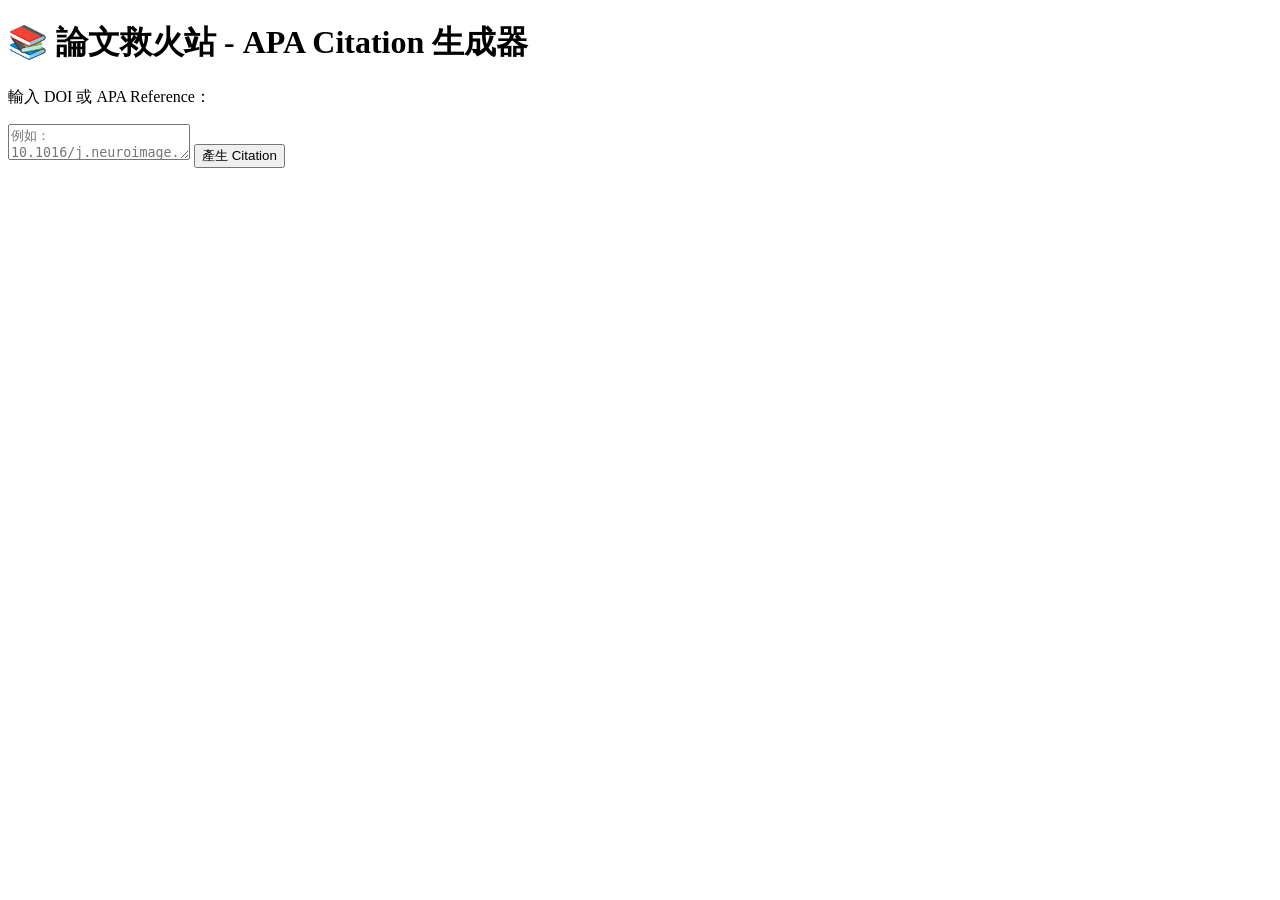
==== templates/index.html @ 9e123cc9 "apa checker first commit" ====
<!DOCTYPE html>
<html lang="zh-Hant">
<head>
    <meta charset="UTF-8">
    <title>論文救火站 - APA Citation Generator</title>
    <link rel="stylesheet" href="{{ url_for('static', filename='style.css') }}">
</head>
<body>
    <div class="container">
        <h1>📚 論文救火站 - APA Citation 生成器</h1>
        <p>輸入 DOI 或 APA Reference：</p>
        <textarea id="inputText" placeholder="例如：10.1016/j.neuroimage.2010.03.001 或 Pontifex, M. B., Hillman, C. H., ..."></textarea>
        <button onclick="generateCitation()">產生 Citation</button>

        <div id="result"></div>
    </div>

    <script>
        async function generateCitation() {
            const input = document.getElementById('inputText').value;
            const resultDiv = document.getElementById('result');
            resultDiv.innerHTML = '⏳ 正在處理中...';

            const res = await fetch('/api/generate_citation', {
                method: 'POST',
                headers: { 'Content-Type': 'application/json' },
                body: JSON.stringify({ input })
            });
            const data = await res.json();

            if (data.status === 'success') {
                resultDiv.innerHTML = `
                    <h2>✅ 結果 (${data.mode.toUpperCase()})</h2>
                    <p><strong>Reference:</strong><br>${data.reference}</p>
                    <p><strong>Parenthetical:</strong> ${data.citations.parenthetical}</p>
                    <p><strong>Narrative:</strong> ${data.citations.narrative}</p>
                `;
            } else {
                resultDiv.innerHTML = `<p class="error">❌ ${data.message}</p>`;
            }
        }
    </script>
</body>
</html>
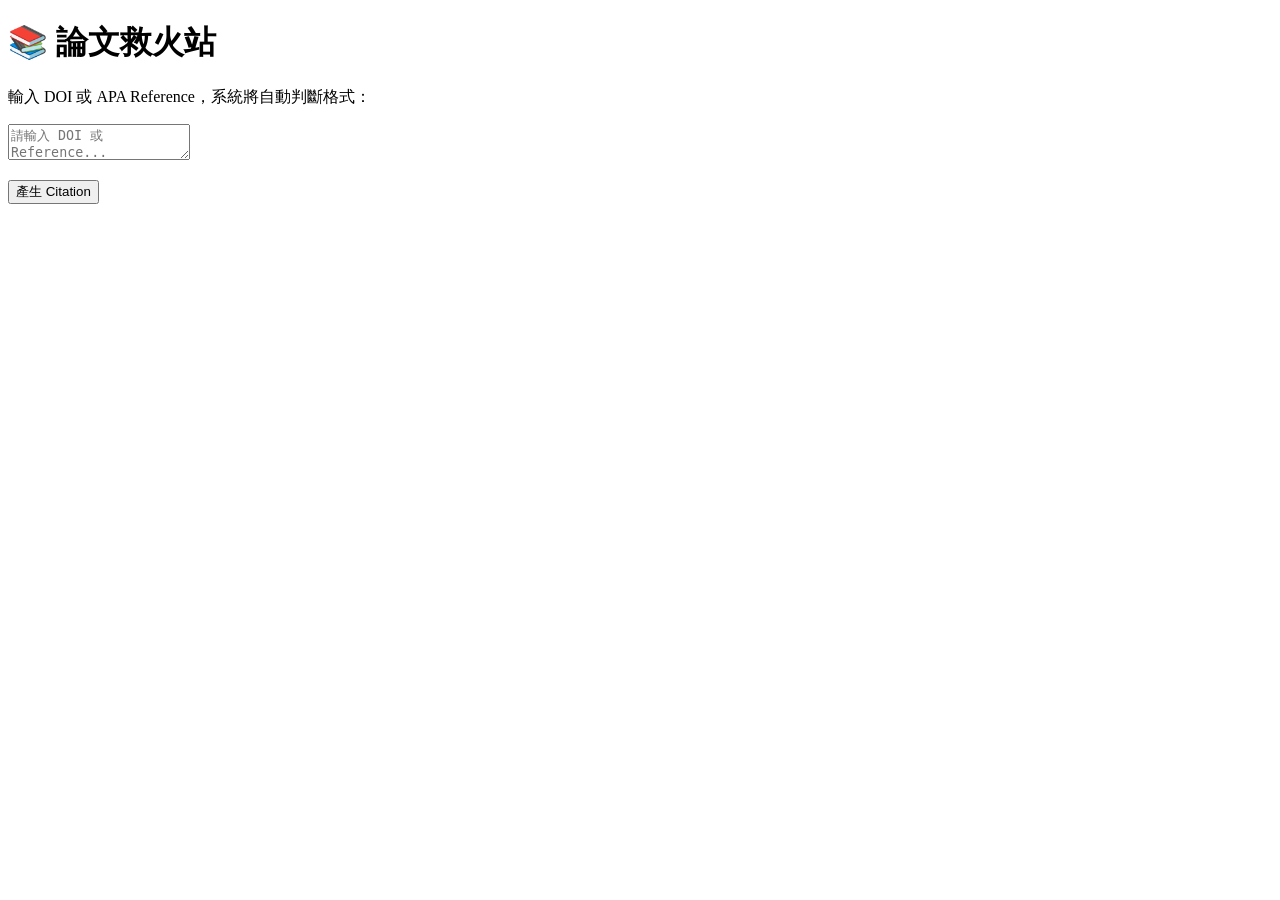
==== commit 579f042b: "#1 支援 DOI 自動補全、前端提示、錯誤處理等" ====
--- a/templates/index.html
+++ b/templates/index.html
@@ -1,44 +1,79 @@
 <!DOCTYPE html>
 <html lang="zh-Hant">
 <head>
-    <meta charset="UTF-8">
-    <title>論文救火站 - APA Citation Generator</title>
-    <link rel="stylesheet" href="{{ url_for('static', filename='style.css') }}">
+  <meta charset="UTF-8">
+  <title>論文救火站 - APA Citation Generator</title>
+  <link rel="stylesheet" href="{{ url_for('static', filename='style.css') }}">
 </head>
 <body>
-    <div class="container">
-        <h1>📚 論文救火站 - APA Citation 生成器</h1>
-        <p>輸入 DOI 或 APA Reference：</p>
-        <textarea id="inputText" placeholder="例如：10.1016/j.neuroimage.2010.03.001 或 Pontifex, M. B., Hillman, C. H., ..."></textarea>
-        <button onclick="generateCitation()">產生 Citation</button>
+  <div class="container">
+    <h1>📚 論文救火站</h1>
+    <p>輸入 DOI 或 APA Reference，系統將自動判斷格式：</p>
 
-        <div id="result"></div>
-    </div>
+    <!-- <input type="text" id="inputBox" placeholder="請輸入 DOI 或 Reference..."> -->
+    <textarea id="inputBox" placeholder="請輸入 DOI 或 Reference..."></textarea>
+    <ul id="suggestions"></ul>
 
-    <script>
-        async function generateCitation() {
-            const input = document.getElementById('inputText').value;
-            const resultDiv = document.getElementById('result');
-            resultDiv.innerHTML = '⏳ 正在處理中...';
+    <button id="generateBtn" onclick="generateCitation()">產生 Citation</button>
+    <div id="loading" style="display:none;">⏳ 正在處理中...</div>
+    <div id="result"></div>
+  </div>
 
-            const res = await fetch('/api/generate_citation', {
-                method: 'POST',
-                headers: { 'Content-Type': 'application/json' },
-                body: JSON.stringify({ input })
-            });
-            const data = await res.json();
+  <script>
+    const inputBox = document.getElementById('inputBox');
+    const suggestions = document.getElementById('suggestions');
+    const loading = document.getElementById('loading');
 
-            if (data.status === 'success') {
-                resultDiv.innerHTML = `
-                    <h2>✅ 結果 (${data.mode.toUpperCase()})</h2>
-                    <p><strong>Reference:</strong><br>${data.reference}</p>
-                    <p><strong>Parenthetical:</strong> ${data.citations.parenthetical}</p>
-                    <p><strong>Narrative:</strong> ${data.citations.narrative}</p>
-                `;
-            } else {
-                resultDiv.innerHTML = `<p class="error">❌ ${data.message}</p>`;
-            }
+    // 🔍 偵測 DOI 開頭自動補全
+    inputBox.addEventListener('input', async (e) => {
+      const value = e.target.value.trim();
+      suggestions.innerHTML = '';
+      if (value.startsWith('10.')) {
+        const res = await fetch(`/api/suggest_doi?prefix=${encodeURIComponent(value)}`);
+        const data = await res.json();
+        if (data.length > 0) {
+          data.forEach(item => {
+            const li = document.createElement('li');
+            li.innerHTML = `<strong>${item.doi}</strong> (${item.year}) - ${item.title}`;
+            li.onclick = () => {
+              inputBox.value = item.doi;
+              suggestions.innerHTML = '';
+            };
+            suggestions.appendChild(li);
+          });
         }
-    </script>
+      }
+    });
+
+    // 🚀 產生 Citation
+    async function generateCitation() {
+      const input = inputBox.value.trim();
+      if (!input) return alert("請輸入 DOI 或 Reference！");
+
+      loading.style.display = 'block';
+      document.getElementById('result').innerHTML = '';
+
+      const res = await fetch('/api/generate_citation', {
+        method: 'POST',
+        headers: { 'Content-Type': 'application/json' },
+        body: JSON.stringify({ input })
+      });
+
+      const data = await res.json();
+      loading.style.display = 'none';
+
+      if (data.status === 'success') {
+        document.getElementById('result').innerHTML = `
+          <h2>✅ 結果 (${data.mode.toUpperCase()})</h2>
+          <p><strong>Reference:</strong><br>${data.reference}</p>
+          <p><strong>Parenthetical:</strong> ${data.citations.parenthetical}</p>
+          <p><strong>Narrative:</strong> ${data.citations.narrative}</p>
+          <p><small><i>${data.meta.journal} | ${data.meta.publisher}</i></small></p>
+        `;
+      } else {
+        document.getElementById('result').innerHTML = `<p class="error">${data.message}</p>`;
+      }
+    }
+  </script>
 </body>
 </html>
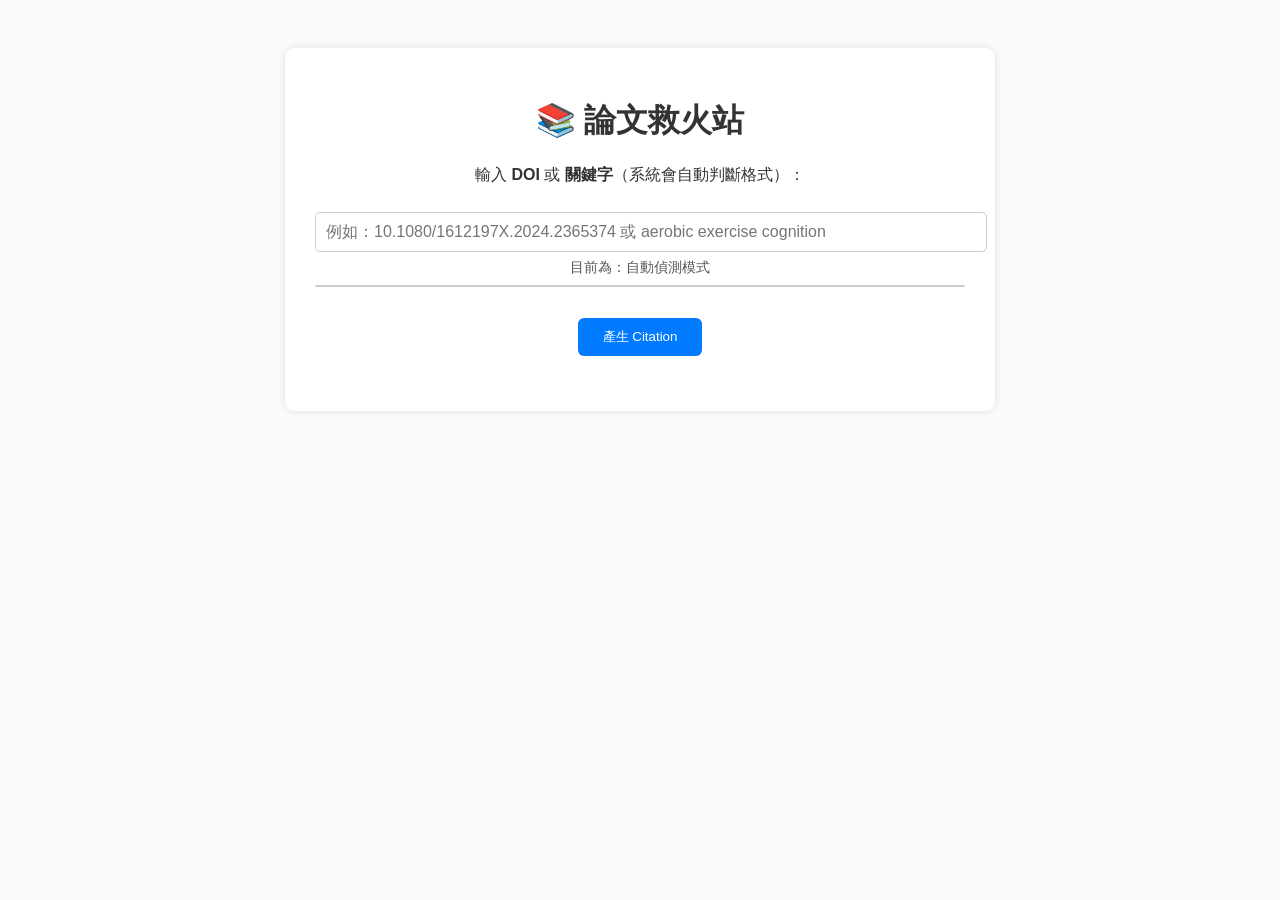
==== commit 510ee7f1: "#3 一鍵複製 Citation" ====
--- a/templates/index.html
+++ b/templates/index.html
@@ -4,14 +4,78 @@
   <meta charset="UTF-8">
   <title>論文救火站 - APA Citation Generator</title>
   <link rel="stylesheet" href="{{ url_for('static', filename='style.css') }}">
+  <style>
+    body {
+      font-family: "Noto Sans TC", sans-serif;
+      background-color: #fafafa;
+      color: #333;
+      text-align: center;
+      padding: 40px;
+    }
+    .container {
+      max-width: 650px;
+      margin: auto;
+      background: white;
+      padding: 30px;
+      border-radius: 10px;
+      box-shadow: 0 0 8px rgba(0,0,0,0.1);
+    }
+    textarea, input[type="text"] {
+      width: 100%;
+      margin-top: 10px;
+      padding: 10px;
+      font-size: 1em;
+      border: 1px solid #ccc;
+      border-radius: 5px;
+    }
+    button {
+      margin-top: 15px;
+      padding: 10px 25px;
+      background-color: #007BFF;
+      color: white;
+      border: none;
+      border-radius: 6px;
+      cursor: pointer;
+    }
+    button:hover { background-color: #0056b3; }
+    #result { text-align: left; margin-top: 25px; }
+    #suggestions {
+      text-align: left;
+      list-style: none;
+      margin-top: 8px;
+      padding: 0;
+      border: 1px solid #ccc;
+      border-radius: 5px;
+      max-height: 180px;
+      overflow-y: auto;
+    }
+    #suggestions li {
+      padding: 6px 10px;
+      cursor: pointer;
+    }
+    #suggestions li:hover {
+      background-color: #f1f1f1;
+    }
+    .loading {
+      color: #666;
+      font-style: italic;
+      padding: 6px 10px;
+    }
+    .mode-indicator {
+      font-size: 0.9em;
+      color: #555;
+      margin-top: 6px;
+    }
+  </style>
 </head>
+
 <body>
   <div class="container">
     <h1>📚 論文救火站</h1>
-    <p>輸入 DOI 或 APA Reference，系統將自動判斷格式：</p>
-
-    <!-- <input type="text" id="inputBox" placeholder="請輸入 DOI 或 Reference..."> -->
-    <textarea id="inputBox" placeholder="請輸入 DOI 或 Reference..."></textarea>
+    <p>輸入 <strong>DOI</strong> 或 <strong>關鍵字</strong>（系統會自動判斷格式）：</p>
+
+    <input type="text" id="inputBox" placeholder="例如：10.1080/1612197X.2024.2365374 或 aerobic exercise cognition">
+    <div class="mode-indicator" id="modeText">目前為：自動偵測模式</div>
     <ul id="suggestions"></ul>
 
     <button id="generateBtn" onclick="generateCitation()">產生 Citation</button>
@@ -23,57 +87,134 @@
     const inputBox = document.getElementById('inputBox');
     const suggestions = document.getElementById('suggestions');
     const loading = document.getElementById('loading');
-
-    // 🔍 偵測 DOI 開頭自動補全
-    inputBox.addEventListener('input', async (e) => {
-      const value = e.target.value.trim();
-      suggestions.innerHTML = '';
-      if (value.startsWith('10.')) {
-        const res = await fetch(`/api/suggest_doi?prefix=${encodeURIComponent(value)}`);
-        const data = await res.json();
-        if (data.length > 0) {
-          data.forEach(item => {
-            const li = document.createElement('li');
-            li.innerHTML = `<strong>${item.doi}</strong> (${item.year}) - ${item.title}`;
-            li.onclick = () => {
-              inputBox.value = item.doi;
-              suggestions.innerHTML = '';
-            };
-            suggestions.appendChild(li);
-          });
+    const modeText = document.getElementById('modeText');
+    let typingTimer;
+    const typingDelay = 400; // ms
+
+    // 偵測輸入文字
+    inputBox.addEventListener('input', (e) => {
+      clearTimeout(typingTimer);
+      typingTimer = setTimeout(() => handleInput(e.target.value.trim()), typingDelay);
+    });
+
+    async function handleInput(e) {
+        const value = e.target.value.trim();
+        const suggestions = document.getElementById('suggestions');
+        const modeText = document.getElementById('modeText');
+
+        if (!value) {
+            suggestions.innerHTML = '';
+            return;
         }
-      }
-    });
+
+        // ✅ 顯示 Loading 提示
+        suggestions.innerHTML = '<li style="color:gray;">🔍 正在搜尋 CrossRef，請稍候...</li>';
+
+        try {
+            const response = await fetch(`/api/suggest_doi?prefix=${encodeURIComponent(value)}`);
+            if (!response.ok) throw new Error("CrossRef 回應錯誤");
+
+            const data = await response.json();
+            if (data.length === 0) {
+            suggestions.innerHTML = '<li style="color:gray;">⚠️ 沒找到相關結果，請再試試其他關鍵字。</li>';
+            return;
+            }
+
+            // ✅ 建立結果清單
+            suggestions.innerHTML = data.map(d =>
+            `<li onclick="fillDOI('${d.doi}')">
+                <b>${d.title}</b><br>
+                <small>${d.authors || ''} (${d.year || ''})<br>DOI: ${d.doi}</small>
+            </li>`
+            ).join('');
+
+        } catch (error) {
+            suggestions.innerHTML = '<li style="color:#c00;">❌ CrossRef 無法連線，請稍後再試。</li>';
+            console.warn("CrossRef 連線失敗:", error);
+        }
+    }
 
     // 🚀 產生 Citation
     async function generateCitation() {
-      const input = inputBox.value.trim();
-      if (!input) return alert("請輸入 DOI 或 Reference！");
-
-      loading.style.display = 'block';
-      document.getElementById('result').innerHTML = '';
-
-      const res = await fetch('/api/generate_citation', {
-        method: 'POST',
-        headers: { 'Content-Type': 'application/json' },
-        body: JSON.stringify({ input })
-      });
-
-      const data = await res.json();
-      loading.style.display = 'none';
-
-      if (data.status === 'success') {
-        document.getElementById('result').innerHTML = `
-          <h2>✅ 結果 (${data.mode.toUpperCase()})</h2>
-          <p><strong>Reference:</strong><br>${data.reference}</p>
-          <p><strong>Parenthetical:</strong> ${data.citations.parenthetical}</p>
-          <p><strong>Narrative:</strong> ${data.citations.narrative}</p>
-          <p><small><i>${data.meta.journal} | ${data.meta.publisher}</i></small></p>
-        `;
-      } else {
-        document.getElementById('result').innerHTML = `<p class="error">${data.message}</p>`;
-      }
-    }
+        let input = inputBox.value.trim();
+        if (!input) return alert("請輸入 DOI 或 Reference！");
+
+        // ✅ 自動清理 DOI 前綴
+        input = input.replace(/^https?:\/\/(dx\.)?doi\.org\//i, '');
+        input = input.replace(/^doi:\/\//i, '');
+
+        loading.style.display = 'block';
+        document.getElementById('result').innerHTML = '';
+
+        try {
+            const res = await fetch('/api/generate_citation', {
+            method: 'POST',
+            headers: { 'Content-Type': 'application/json' },
+            body: JSON.stringify({ input })
+            });
+            const data = await res.json();
+            loading.style.display = 'none';
+
+            if (data.status === 'success') {
+                suggestions.innerHTML = '';       // ✅ 清除舊提示
+                modeText.innerText = "已成功產生 Citation ✅";
+
+                document.getElementById('result').innerHTML = `
+                <h2>✅ 結果 (${data.mode.toUpperCase()})</h2>
+
+                <p>
+                    <strong>Reference:</strong><br>
+                    <span class="copyable" onclick="copyText(this)" title="點一下複製 Reference">
+                    ${data.reference}
+                    </span>
+                </p>
+
+                <p>
+                    <strong>Parenthetical:</strong>
+                    <span class="copyable" onclick="copyText(this)" title="點一下複製 Parenthetical Citation">
+                    ${data.citations.parenthetical}
+                    </span>
+                </p>
+
+                <p>
+                    <strong>Narrative:</strong>
+                    <span class="copyable" onclick="copyText(this)" title="點一下複製 Narrative Citation">
+                    ${data.citations.narrative}
+                    </span>
+                </p>
+
+                <p><small><i>${data.meta.journal || ''} | ${data.meta.publisher || ''}</i></small></p>
+                `;
+            } else {
+                document.getElementById('result').innerHTML = `<p class="error">${data.message}</p>`;
+            }
+        } catch {
+            loading.style.display = 'none';
+            document.getElementById('result').innerHTML = `<p class="error">⚠️ 系統錯誤，請稍後再試。</p>`;
+        } 
+    }
+
+    function copyText(el) {
+    const text = el.innerText;
+    navigator.clipboard.writeText(text).then(() => {
+        showCopyPopup("已複製！");
+    });
+    }
+
+    // ✅ 顯示 pop-out 提示
+    function showCopyPopup(msg) {
+    let popup = document.createElement("div");
+    popup.innerText = msg;
+    popup.className = "copy-popup";
+    document.body.appendChild(popup);
+
+    // 動畫進出場
+    setTimeout(() => popup.classList.add("show"), 10);
+    setTimeout(() => {
+        popup.classList.remove("show");
+        setTimeout(() => popup.remove(), 300);
+    }, 1500);
+    }    
   </script>
 </body>
 </html>
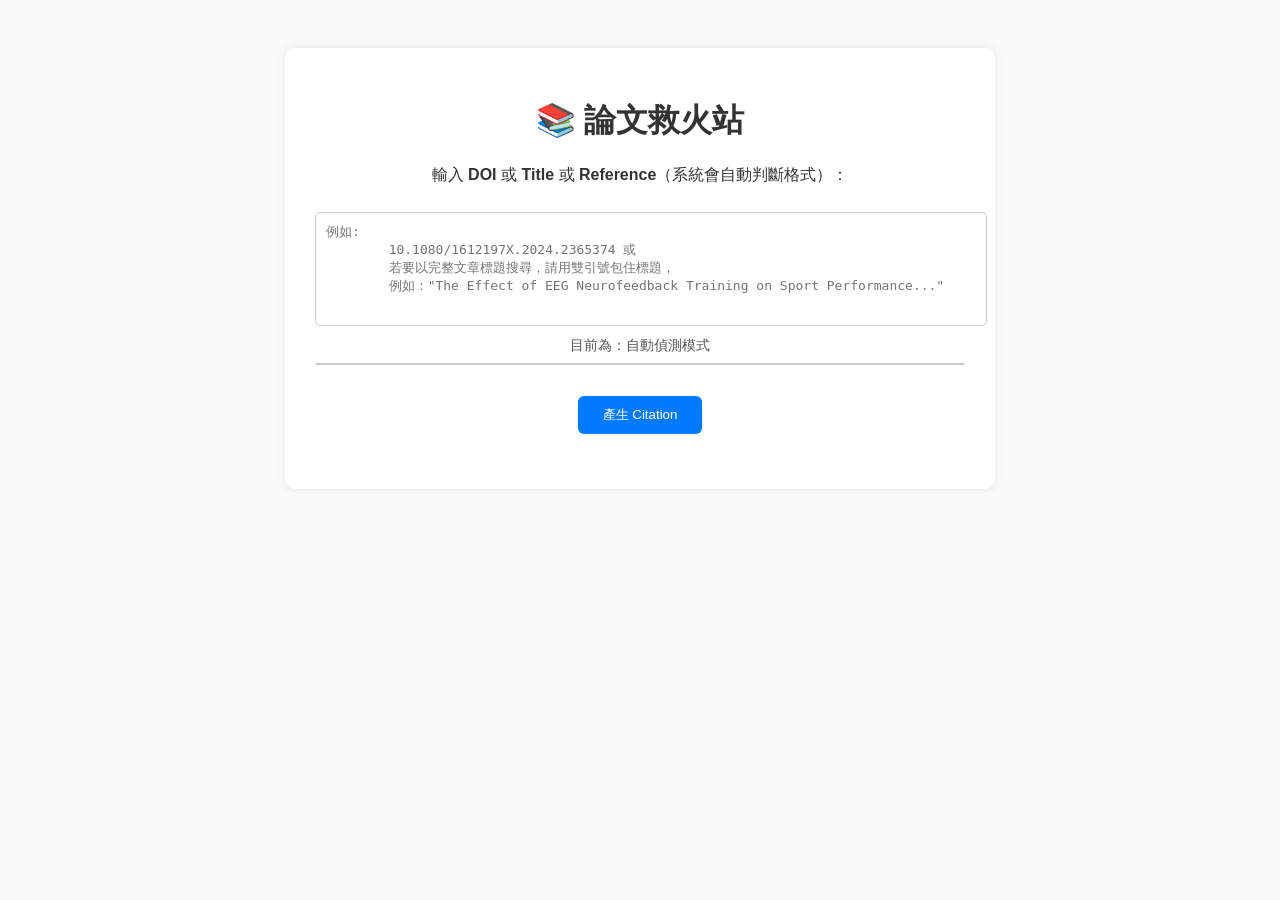
==== commit 774dbbf1: ""系統能根據輸入自動判斷使用者想做什麼，並選擇正確搜尋路徑"" ====
--- a/templates/index.html
+++ b/templates/index.html
@@ -27,6 +27,9 @@
       font-size: 1em;
       border: 1px solid #ccc;
       border-radius: 5px;
+      /* autosize helpers */
+      overflow: hidden;
+      resize: none;
     }
     button {
       margin-top: 15px;
@@ -72,10 +75,14 @@
 <body>
   <div class="container">
     <h1>📚 論文救火站</h1>
-    <p>輸入 <strong>DOI</strong> 或 <strong>關鍵字</strong>（系統會自動判斷格式）：</p>
-
-    <input type="text" id="inputBox" placeholder="例如：10.1080/1612197X.2024.2365374 或 aerobic exercise cognition">
-    <div class="mode-indicator" id="modeText">目前為：自動偵測模式</div>
+    <p>輸入 <strong>DOI</strong>  或  <strong>Title</strong>  或  <strong>Reference</strong>（系統會自動判斷格式）：</p>
+
+        <!-- 多行輸入欄（placeholder 含範例與 title 要用雙引號的提醒） -->
+        <textarea id="inputBox" rows="2" placeholder='例如:
+        10.1080/1612197X.2024.2365374 或 
+        若要以完整文章標題搜尋，請用雙引號包住標題，
+        例如："The Effect of EEG Neurofeedback Training on Sport Performance..."'></textarea>
+        <div class="mode-indicator" id="modeText">目前為：自動偵測模式</div>
     <ul id="suggestions"></ul>
 
     <button id="generateBtn" onclick="generateCitation()">產生 Citation</button>
@@ -94,8 +101,24 @@
     // 偵測輸入文字
     inputBox.addEventListener('input', (e) => {
       clearTimeout(typingTimer);
-      typingTimer = setTimeout(() => handleInput(e.target.value.trim()), typingDelay);
+      // autosize on input
+      autoResize();
+      // pass the event object to handler (handler reads e.target.value)
+      typingTimer = setTimeout(() => handleInput(e), typingDelay);
     });
+
+    // autosize helper: expand textarea to fit content
+    function autoResize() {
+      try {
+        inputBox.style.height = 'auto';
+        inputBox.style.height = (inputBox.scrollHeight) + 'px';
+      } catch (e) {
+        // ignore
+      }
+    }
+
+    // initial resize in case placeholder is tall
+    autoResize();
 
     async function handleInput(e) {
         const value = e.target.value.trim();
@@ -120,13 +143,28 @@
             return;
             }
 
-            // ✅ 建立結果清單
-            suggestions.innerHTML = data.map(d =>
-            `<li onclick="fillDOI('${d.doi}')">
-                <b>${d.title}</b><br>
-                <small>${d.authors || ''} (${d.year || ''})<br>DOI: ${d.doi}</small>
-            </li>`
-            ).join('');
+      // ✅ 建立結果清單（過濾掉 Table/Figure fragment 類型結果）
+      const filtered = data.filter(d => {
+        const t = (d.title || '').trim();
+        const doi = (d.doi || '').toLowerCase();
+        // skip titles that start with 'Table' or 'Figure' or contain 'Table 1' etc.
+        if (/^\s*(table|figure)\b/i.test(t)) return false;
+        if (/\b(table|figure)\s*\d+\b/i.test(t)) return false;
+        // skip DOIs that look like fragments
+        if (/\/fig|\/table|\/supp|\/append|\/fig-|\/table-/i.test(doi)) return false;
+        return true;
+      });
+
+      if (filtered.length === 0) {
+        suggestions.innerHTML = '<li style="color:gray;">⚠️ 沒找到非 fragment 的結果，請改用較短或不同的關鍵字。</li>';
+      } else {
+        suggestions.innerHTML = filtered.map(d =>
+          `<li onclick="fillDOI('${encodeURIComponent(d.doi)}')">
+            <b>${d.title}</b><br>
+            <small>${d.authors || ''} (${d.year || ''})<br>DOI: ${d.doi}</small>
+          </li>`
+        ).join('');
+      }
 
         } catch (error) {
             suggestions.innerHTML = '<li style="color:#c00;">❌ CrossRef 無法連線，請稍後再試。</li>';
@@ -193,6 +231,20 @@
             document.getElementById('result').innerHTML = `<p class="error">⚠️ 系統錯誤，請稍後再試。</p>`;
         } 
     }
+
+  // 當使用者點選 suggestion，將 DOI 填回輸入框並自動產生 citation
+  function fillDOI(encodedDoi) {
+    try {
+      const doi = decodeURIComponent(encodedDoi || '');
+      inputBox.value = doi;
+      // 清除建議列表
+      suggestions.innerHTML = '';
+      // 立即產生 citation
+      generateCitation();
+    } catch (e) {
+      console.warn('fillDOI error', e);
+    }
+  }
 
     function copyText(el) {
     const text = el.innerText;
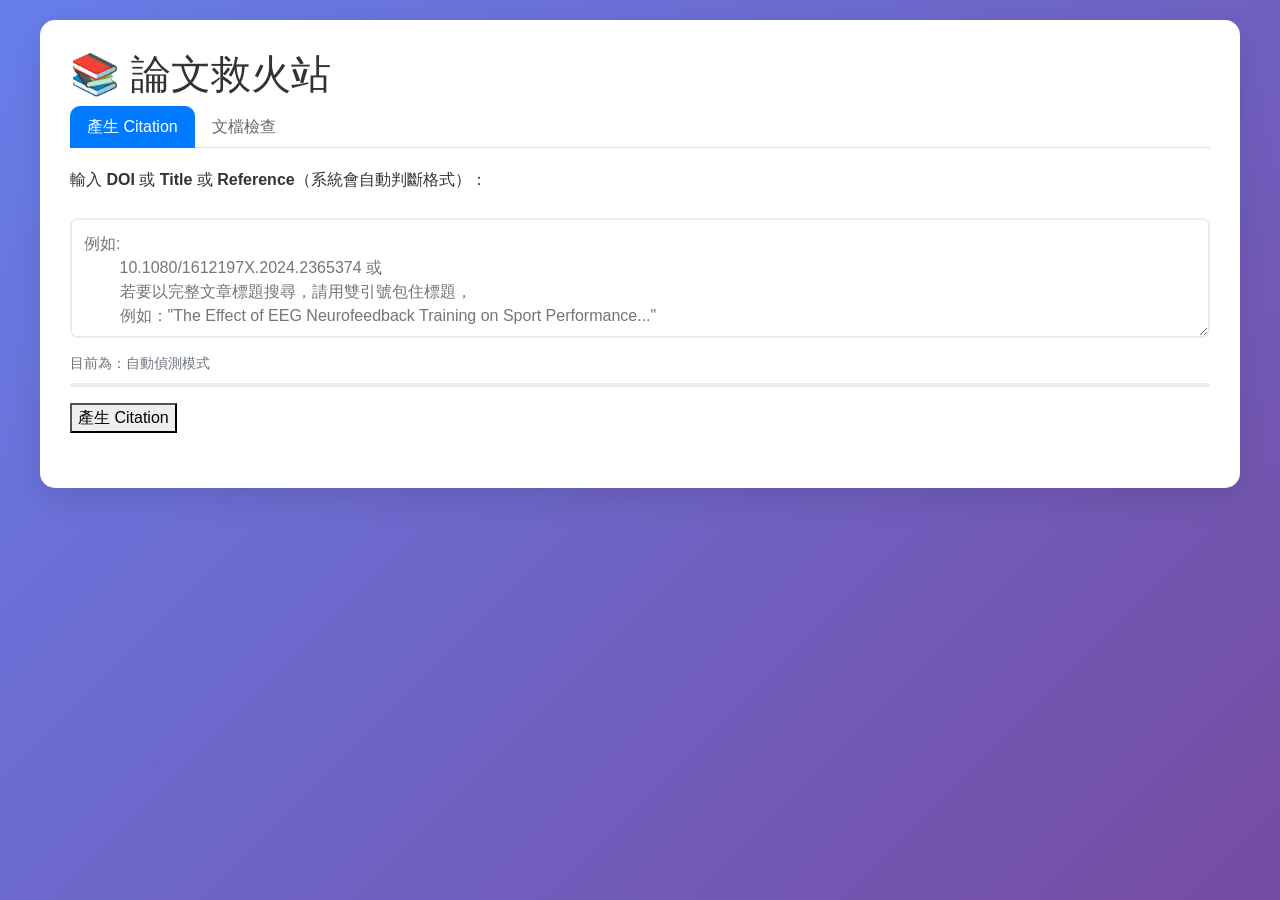
==== commit 024e353f: "#5 檢查文件中的引用文字及參考文獻區" ====
--- a/templates/index.html
+++ b/templates/index.html
@@ -4,90 +4,464 @@
   <meta charset="UTF-8">
   <title>論文救火站 - APA Citation Generator</title>
   <link rel="stylesheet" href="{{ url_for('static', filename='style.css') }}">
+  <!-- Bootstrap CSS -->
+  <link href="https://cdn.jsdelivr.net/npm/bootstrap@5.3.0/dist/css/bootstrap.min.css" rel="stylesheet">
+  <!-- Font Awesome -->
+  <link rel="stylesheet" href="https://cdnjs.cloudflare.com/ajax/libs/font-awesome/6.0.0/css/all.min.css">
   <style>
     body {
-      font-family: "Noto Sans TC", sans-serif;
-      background-color: #fafafa;
+      font-family: "Noto Sans TC", "Microsoft JhengHei", sans-serif;
+      background: linear-gradient(135deg, #667eea 0%, #764ba2 100%);
       color: #333;
-      text-align: center;
-      padding: 40px;
+      min-height: 100vh;
+      padding: 20px 0;
     }
     .container {
-      max-width: 650px;
+      max-width: 1200px;
       margin: auto;
       background: white;
       padding: 30px;
-      border-radius: 10px;
-      box-shadow: 0 0 8px rgba(0,0,0,0.1);
-    }
-    textarea, input[type="text"] {
+      border-radius: 15px;
+      box-shadow: 0 10px 30px rgba(0,0,0,0.1);
+    }
+    .nav-tabs .nav-link {
+      border-radius: 10px 10px 0 0;
+      font-weight: 500;
+      color: #666;
+    }
+    .nav-tabs .nav-link.active {
+      background-color: #007BFF;
+      color: white;
+      border-color: #007BFF;
+    }
+    textarea, input[type="text"], input[type="file"] {
       width: 100%;
       margin-top: 10px;
-      padding: 10px;
+      padding: 12px;
       font-size: 1em;
-      border: 1px solid #ccc;
-      border-radius: 5px;
-      /* autosize helpers */
+      border: 2px solid #e9ecef;
+      border-radius: 8px;
+      transition: border-color 0.3s ease;
+    }
+    textarea:focus, input:focus {
+      border-color: #007BFF;
+      outline: none;
+      box-shadow: 0 0 0 0.2rem rgba(0,123,255,.25);
+    }
+    .btn {
+      padding: 12px 25px;
+      font-weight: 500;
+      border-radius: 8px;
+      transition: all 0.3s ease;
+    }
+    .btn:hover {
+      transform: translateY(-1px);
+      box-shadow: 0 4px 8px rgba(0,0,0,0.2);
+    }
+    .card {
+      border: none;
+      border-radius: 12px;
+      box-shadow: 0 4px 15px rgba(0,0,0,0.1);
+      margin-bottom: 20px;
+    }
+    .card-header {
+      background: linear-gradient(45deg, #007BFF, #0056b3);
+      color: white;
+      border-radius: 12px 12px 0 0 !important;
+      font-weight: 600;
+    }
+    .table {
+      border-radius: 8px;
       overflow: hidden;
-      resize: none;
-    }
-    button {
-      margin-top: 15px;
-      padding: 10px 25px;
+    }
+    .table th {
+      background-color: #f8f9fa;
+      border-top: none;
+      font-weight: 600;
+      color: #495057;
+    }
+    .table-striped tbody tr:nth-of-type(odd) {
+      background-color: rgba(0,123,255,.03);
+    }
+    .badge {
+      font-size: 0.9em;
+      padding: 6px 12px;
+      border-radius: 20px;
+    }
+    .nav-pills .nav-link {
+      border-radius: 25px;
+      margin-right: 10px;
+      font-weight: 500;
+    }
+    .nav-pills .nav-link.active {
       background-color: #007BFF;
-      color: white;
+    }
+    .alert {
       border: none;
-      border-radius: 6px;
-      cursor: pointer;
-    }
-    button:hover { background-color: #0056b3; }
+      border-radius: 10px;
+    }
+    .spinner-border-sm {
+      width: 1rem;
+      height: 1rem;
+    }
+    .text-center.text-muted {
+      padding: 40px;
+    }
+    .text-center.text-muted i {
+      color: #28a745;
+    }
     #result { text-align: left; margin-top: 25px; }
     #suggestions {
       text-align: left;
       list-style: none;
       margin-top: 8px;
       padding: 0;
-      border: 1px solid #ccc;
-      border-radius: 5px;
-      max-height: 180px;
+      border: 2px solid #e9ecef;
+      border-radius: 8px;
+      max-height: 200px;
       overflow-y: auto;
     }
     #suggestions li {
-      padding: 6px 10px;
+      padding: 12px 15px;
       cursor: pointer;
+      border-bottom: 1px solid #f8f9fa;
+      transition: background-color 0.2s ease;
     }
     #suggestions li:hover {
-      background-color: #f1f1f1;
+      background-color: #f8f9fa;
+    }
+    #suggestions li:last-child {
+      border-bottom: none;
     }
     .loading {
       color: #666;
       font-style: italic;
-      padding: 6px 10px;
+      padding: 10px 15px;
     }
     .mode-indicator {
       font-size: 0.9em;
-      color: #555;
-      margin-top: 6px;
+      color: #6c757d;
+      margin-top: 8px;
+      font-weight: 500;
+    }
+    .stats-card {
+      text-align: center;
+      padding: 20px;
+      border-radius: 12px;
+      background: white;
+      box-shadow: 0 2px 10px rgba(0,0,0,0.08);
+    }
+    .stats-number {
+      font-size: 2rem;
+      font-weight: 700;
+      margin-bottom: 5px;
+    }
+    .stats-label {
+      font-size: 0.9rem;
+      color: #6c757d;
+      font-weight: 500;
+    }
+    
+    /* 新增：摘要卡片樣式 */
+    #summaryCard {
+      animation: fadeInUp 0.6s ease-out;
+    }
+    
+    #summaryCardContainer {
+      transition: all 0.3s ease;
+      border-radius: 15px;
+    }
+    
+    #summaryCardContainer .bg-light {
+      background: rgba(255, 255, 255, 0.9) !important;
+      border-radius: 10px;
+      transition: transform 0.3s ease, box-shadow 0.3s ease;
+    }
+    
+    #summaryCardContainer .bg-light:hover {
+      transform: translateY(-5px);
+      box-shadow: 0 5px 15px rgba(0, 0, 0, 0.2);
+    }
+    
+    #summaryStatus {
+      background: rgba(255, 255, 255, 0.95);
+      border: none;
+      font-size: 1.1rem;
+      border-radius: 10px;
+      padding: 15px 20px;
+    }
+    
+    @keyframes fadeInUp {
+      from {
+        opacity: 0;
+        transform: translateY(20px);
+      }
+      to {
+        opacity: 1;
+        transform: translateY(0);
+      }
     }
   </style>
 </head>
 
 <body>
+
   <div class="container">
     <h1>📚 論文救火站</h1>
-    <p>輸入 <strong>DOI</strong>  或  <strong>Title</strong>  或  <strong>Reference</strong>（系統會自動判斷格式）：</p>
-
-        <!-- 多行輸入欄（placeholder 含範例與 title 要用雙引號的提醒） -->
+    <ul class="nav nav-tabs" id="myTab" role="tablist" style="margin-bottom: 20px;">
+      <li class="nav-item" role="presentation">
+        <button class="nav-link active" id="generate-tab" data-bs-toggle="tab" data-bs-target="#generate" type="button" role="tab">產生 Citation</button>
+      </li>
+      <li class="nav-item" role="presentation">
+        <button class="nav-link" id="document-tab" data-bs-toggle="tab" data-bs-target="#document" type="button" role="tab">文檔檢查</button>
+      </li>
+    </ul>
+    <div class="tab-content" id="myTabContent">
+      <div class="tab-pane fade show active" id="generate" role="tabpanel" aria-labelledby="generate-tab">
+        <p>輸入 <strong>DOI</strong>  或  <strong>Title</strong>  或  <strong>Reference</strong>（系統會自動判斷格式）：</p>
         <textarea id="inputBox" rows="2" placeholder='例如:
         10.1080/1612197X.2024.2365374 或 
         若要以完整文章標題搜尋，請用雙引號包住標題，
         例如："The Effect of EEG Neurofeedback Training on Sport Performance..."'></textarea>
         <div class="mode-indicator" id="modeText">目前為：自動偵測模式</div>
-    <ul id="suggestions"></ul>
-
-    <button id="generateBtn" onclick="generateCitation()">產生 Citation</button>
-    <div id="loading" style="display:none;">⏳ 正在處理中...</div>
-    <div id="result"></div>
+        <ul id="suggestions"></ul>
+        <button id="generateBtn" onclick="generateCitation()">產生 Citation</button>
+        <div id="loading" style="display:none;">⏳ 正在處理中...</div>
+        <div id="result"></div>
+      </div>
+      <div class="tab-pane fade" id="document" role="tabpanel" aria-labelledby="document-tab">
+        <div class="row">
+          <div class="col-12">
+            <div class="text-center mb-4">
+              <h3><i class="fas fa-file-word text-primary"></i> 文檔引用檢查</h3>
+              <p class="text-muted">上傳 Word 文檔 (.doc 或 .docx)，系統將全面檢查引用格式是否符合 APA 7 規範</p>
+            </div>
+            
+            <!-- 上傳區域 -->
+            <div class="card mb-4">
+              <div class="card-header">
+                <i class="fas fa-cloud-upload-alt me-2"></i>上傳文檔
+              </div>
+              <div class="card-body">
+                <form id="documentForm" enctype="multipart/form-data">
+                  <div class="mb-3">
+                    <label for="documentFile" class="form-label">選擇 Word 文檔</label>
+                    <input type="file" class="form-control" id="documentFile" accept=".doc,.docx" required>
+                    <div class="form-text">
+                      <i class="fas fa-info-circle me-1"></i>
+                      支援 .doc 和 .docx 格式，文件大小限制 16MB
+                    </div>
+                  </div>
+                  <button type="submit" class="btn btn-primary btn-lg" id="analyzeBtn">
+                    <span class="spinner-border spinner-border-sm d-none me-2" id="analyzeSpinner"></span>
+                    <i class="fas fa-search me-2"></i>開始分析
+                  </button>
+                </form>
+              </div>
+            </div></div>
+        </div>
+        <!-- 分析結果區域 -->
+        <div id="analysisResults" class="d-none">
+          
+          <!-- 新增：整體狀態摘要卡片 -->
+          <div id="summaryCard" class="mb-4">
+            <div class="card border-0 shadow-lg" id="summaryCardContainer">
+              <div class="card-body p-4">
+                <div class="d-flex align-items-center mb-3">
+                  <i class="fas fa-clipboard-check fa-2x me-3"></i>
+                  <h3 class="mb-0">檢查摘要</h3>
+                </div>
+                <div class="alert mb-3" id="summaryStatus" role="alert">
+                  <!-- 狀態訊息 -->
+                </div>
+                <div class="row g-3">
+                  <div class="col-6 col-md-4 col-lg-2">
+                    <div class="text-center p-3 bg-light rounded">
+                      <div class="fs-2 fw-bold text-danger" id="totalErrors">0</div>
+                      <div class="small text-muted">格式錯誤</div>
+                    </div>
+                  </div>
+                  <div class="col-6 col-md-4 col-lg-2">
+                    <div class="text-center p-3 bg-light rounded">
+                      <div class="fs-2 fw-bold text-warning" id="totalMissing">0</div>
+                      <div class="small text-muted">缺少參考文獻</div>
+                    </div>
+                  </div>
+                  <div class="col-6 col-md-4 col-lg-2">
+                    <div class="text-center p-3 bg-light rounded">
+                      <div class="fs-2 fw-bold text-info" id="totalUncited">0</div>
+                      <div class="small text-muted">未引用文獻</div>
+                    </div>
+                  </div>
+                  <div class="col-6 col-md-4 col-lg-2">
+                    <div class="text-center p-3 bg-light rounded">
+                      <div class="fs-2 fw-bold text-primary" id="totalReferencesSum">0</div>
+                      <div class="small text-muted">總參考文獻</div>
+                    </div>
+                  </div>
+                  <div class="col-6 col-md-4 col-lg-2">
+                    <div class="text-center p-3 bg-light rounded">
+                      <div class="fs-2 fw-bold text-success" id="totalCitationsSum">0</div>
+                      <div class="small text-muted">總引用次數</div>
+                    </div>
+                  </div>
+                  <div class="col-6 col-md-4 col-lg-2">
+                    <div class="text-center p-3 bg-light rounded">
+                      <div class="fs-2 fw-bold text-secondary" id="citationRate">0%</div>
+                      <div class="small text-muted">引用率</div>
+                    </div>
+                  </div>
+                </div>
+              </div>
+            </div>
+          </div>
+          
+          <!-- 統計摘要 -->
+          <div class="row mb-4">
+            <div class="col-12">
+              <div class="card">
+                <div class="card-header">
+                  <i class="fas fa-chart-bar me-2"></i>分析摘要
+                </div>
+                <div class="card-body">
+                  <div class="row">
+                    <div class="col-lg-3 col-md-6 mb-3">
+                      <div class="stats-card bg-light border-start border-primary border-4">
+                        <div class="stats-number text-primary" id="totalCitations">0</div>
+                        <div class="stats-label">文內引用總數</div>
+                      </div>
+                    </div>
+                    <div class="col-lg-3 col-md-6 mb-3">
+                      <div class="stats-card bg-light border-start border-info border-4">
+                        <div class="stats-number text-info" id="totalReferences">0</div>
+                        <div class="stats-label">參考文獻總數</div>
+                      </div>
+                    </div>
+                    <div class="col-lg-3 col-md-6 mb-3">
+                      <div class="stats-card bg-light border-start border-warning border-4">
+                        <div class="stats-number text-warning" id="formatErrors">0</div>
+                        <div class="stats-label">格式錯誤</div>
+                      </div>
+                    </div>
+                    <div class="col-lg-3 col-md-6 mb-3">
+                      <div class="stats-card bg-light border-start border-danger border-4">
+                        <div class="stats-number text-danger" id="missingReferences">0</div>
+                        <div class="stats-label">缺少參考文獻</div>
+                      </div>
+                    </div>
+                  </div>
+                </div>
+              </div>
+            </div>
+          </div>
+          <!-- 詳細結果標籤 -->
+          <ul class="nav nav-pills justify-content-center mb-4" id="errorTabs" role="tablist">
+            <li class="nav-item" role="presentation">
+              <button class="nav-link active" id="format-errors-tab" data-bs-toggle="pill" data-bs-target="#format-errors" type="button" role="tab">
+                <i class="fas fa-exclamation-triangle me-2"></i>格式錯誤 
+                <span class="badge bg-warning ms-2" id="formatErrorsBadge">0</span>
+              </button>
+            </li>
+            <li class="nav-item" role="presentation">
+              <button class="nav-link" id="missing-refs-tab" data-bs-toggle="pill" data-bs-target="#missing-refs" type="button" role="tab">
+                <i class="fas fa-unlink me-2"></i>缺少參考文獻 
+                <span class="badge bg-danger ms-2" id="missingRefsBadge">0</span>
+              </button>
+            </li>
+            <li class="nav-item" role="presentation">
+              <button class="nav-link" id="citation-status-tab" data-bs-toggle="pill" data-bs-target="#citation-status" type="button" role="tab">
+                <i class="fas fa-list-check me-2"></i>引用狀態 
+                <span class="badge bg-info ms-2" id="citationStatusBadge">0</span>
+              </button>
+            </li>
+          </ul>
+          <div class="tab-content" id="errorTabContent">
+            <!-- 格式錯誤標籤頁 -->
+            <div class="tab-pane fade show active" id="format-errors" role="tabpanel">
+              <div class="card">
+                <div class="card-header">
+                  <i class="fas fa-exclamation-triangle me-2"></i>引用格式錯誤
+                </div>
+                <div class="card-body">
+                  <div class="table-responsive">
+                    <table class="table table-hover" id="formatErrorsTable">
+                      <thead class="table-light">
+                        <tr>
+                          <th width="12%"><i class="fas fa-bookmark me-2"></i>章節</th>
+                          <th width="35%"><i class="fas fa-quote-left me-2"></i>引用文字</th>
+                          <th width="15%"><i class="fas fa-tag me-2"></i>類型</th>
+                          <th width="38%"><i class="fas fa-info-circle me-2"></i>錯誤描述</th>
+                        </tr>
+                      </thead>
+                      <tbody></tbody>
+                    </table>
+                  </div>
+                  <div id="noFormatErrors" class="text-center text-muted d-none">
+                    <i class="fas fa-check-circle fa-4x mb-3 text-success"></i>
+                    <h5 class="text-success">太棒了！</h5>
+                    <p>沒有發現任何格式錯誤</p>
+                  </div>
+                </div>
+              </div>
+            </div>
+            
+            <!-- 缺少參考文獻標籤頁 -->
+            <div class="tab-pane fade" id="missing-refs" role="tabpanel">
+              <div class="card">
+                <div class="card-header">
+                  <i class="fas fa-unlink me-2"></i>缺少參考文獻
+                </div>
+                <div class="card-body">
+                  <div class="table-responsive">
+                    <table class="table table-hover" id="missingRefsTable">
+                      <thead class="table-light">
+                        <tr>
+                          <th width="12%"><i class="fas fa-bookmark me-2"></i>章節</th>
+                          <th width="43%"><i class="fas fa-quote-left me-2"></i>文中引用</th>
+                          <th width="45%"><i class="fas fa-info-circle me-2"></i>說明</th>
+                        </tr>
+                      </thead>
+                      <tbody></tbody>
+                    </table>
+                  </div>
+                  <div id="noMissingRefs" class="text-center text-muted d-none">
+                    <i class="fas fa-check-circle fa-4x mb-3 text-success"></i>
+                    <h5 class="text-success">完美匹配！</h5>
+                    <p>所有引用都有對應的參考文獻</p>
+                  </div>
+                </div>
+              </div>
+            </div>
+            
+            <!-- 引用狀態標籤頁 -->
+            <div class="tab-pane fade" id="citation-status" role="tabpanel">
+              <div class="card">
+                <div class="card-header">
+                  <i class="fas fa-list-check me-2"></i>參考文獻引用狀態
+                </div>
+                <div class="card-body">
+                  <div class="table-responsive">
+                    <table class="table table-hover" id="citationStatusTable">
+                      <thead class="table-light">
+                        <tr>
+                          <th width="10%"><i class="fas fa-check-circle me-2"></i>狀態</th>
+                          <th width="40%"><i class="fas fa-book me-2"></i>參考文獻</th>
+                          <th width="25%"><i class="fas fa-quote-left me-2"></i>Narrative</th>
+                          <th width="25%"><i class="fas fa-quote-right me-2"></i>Parenthetical</th>
+                        </tr>
+                      </thead>
+                      <tbody></tbody>
+                    </table>
+                  </div>
+                </div>
+              </div>
+            </div>
+          </div>
+          </div>
+          <div id="documentError" class="alert alert-danger d-none"></div>
+        </div>
+      </div>
+    </div>
   </div>
 
   <script>
@@ -266,7 +640,277 @@
         popup.classList.remove("show");
         setTimeout(() => popup.remove(), 300);
     }, 1500);
-    }    
+  }    
+
+  // 文檔分析相關功能
+  document.addEventListener('DOMContentLoaded', function() {
+    const documentForm = document.getElementById('documentForm');
+    if (documentForm) {
+      documentForm.addEventListener('submit', handleDocumentAnalysis);
+    }
+  });
+
+  async function handleDocumentAnalysis(e) {
+    e.preventDefault();
+    const fileInput = document.getElementById('documentFile');
+    const analyzeBtn = document.getElementById('analyzeBtn');
+    const spinner = document.getElementById('analyzeSpinner');
+    const errorDiv = document.getElementById('documentError');
+    const resultsDiv = document.getElementById('analysisResults');
+    hideElement(errorDiv);
+    hideElement(resultsDiv);
+    if (!fileInput.files[0]) {
+      showError(errorDiv, '請選擇要分析的文檔');
+      return;
+    }
+    spinner.classList.remove('d-none');
+    analyzeBtn.disabled = true;
+    try {
+      const formData = new FormData();
+      formData.append('file', fileInput.files[0]);
+      const response = await fetch('/api/analyze_document', {
+        method: 'POST',
+        body: formData
+      });
+      const result = await response.json();
+      if (!response.ok) {
+        throw new Error(result.error || '分析失敗');
+      }
+      displayAnalysisResults(result);
+      showElement(resultsDiv);
+    } catch (error) {
+      console.error('Document analysis error:', error);
+      showError(errorDiv, `分析錯誤: ${error.message}`);
+    } finally {
+      spinner.classList.add('d-none');
+      analyzeBtn.disabled = false;
+    }
+  }
+
+  function displayAnalysisResults(data) {
+    // 顯示摘要卡片
+    if (data.summary) {
+      const summaryCard = document.getElementById('summaryCard');
+      const summaryStatus = document.getElementById('summaryStatus');
+      const summaryCardContainer = document.getElementById('summaryCardContainer');
+      
+      // 根據狀態設置不同的樣式
+      const statusClasses = {
+        'excellent': 'alert-success',
+        'good': 'alert-info',
+        'needs_revision': 'alert-warning',
+        'needs_major_revision': 'alert-danger'
+      };
+      
+      const cardGradients = {
+        'excellent': 'linear-gradient(135deg, #11998e 0%, #38ef7d 100%)',
+        'good': 'linear-gradient(135deg, #667eea 0%, #764ba2 100%)',
+        'needs_revision': 'linear-gradient(135deg, #f093fb 0%, #f5576c 100%)',
+        'needs_major_revision': 'linear-gradient(135deg, #fa709a 0%, #fee140 100%)'
+      };
+      
+      summaryStatus.className = 'alert mb-3 ' + statusClasses[data.summary.overall_status];
+      summaryStatus.innerHTML = '<strong>' + data.summary.status_message + '</strong>';
+      summaryCardContainer.style.background = cardGradients[data.summary.overall_status];
+      summaryCardContainer.style.color = 'white';
+      
+      // 更新摘要數據
+      document.getElementById('totalErrors').textContent = data.summary.total_errors;
+      document.getElementById('totalMissing').textContent = data.summary.total_missing;
+      document.getElementById('totalUncited').textContent = data.summary.total_uncited;
+      document.getElementById('totalReferencesSum').textContent = data.total_references;
+      document.getElementById('totalCitationsSum').textContent = data.total_citations;
+      
+      // 計算引用率
+      const citationRate = data.total_references > 0 
+        ? Math.round((data.total_references - data.summary.total_uncited) / data.total_references * 100)
+        : 0;
+      document.getElementById('citationRate').textContent = citationRate + '%';
+    }
+    
+    // 原有的統計數據
+    document.getElementById('totalCitations').textContent = data.total_citations || 0;
+    document.getElementById('totalReferences').textContent = data.total_references || 0;
+    document.getElementById('formatErrors').textContent = data.format_errors?.length || 0;
+    document.getElementById('missingReferences').textContent = data.missing_references?.length || 0;
+    document.getElementById('formatErrorsBadge').textContent = data.format_errors?.length || 0;
+    document.getElementById('missingRefsBadge').textContent = data.missing_references?.length || 0;
+    document.getElementById('citationStatusBadge').textContent = data.citation_status?.length || 0;
+    displayFormatErrors(data.format_errors || []);
+    displayMissingReferences(data.missing_references || []);
+    displayCitationStatus(data.citation_status || []);
+  }
+
+  function displayFormatErrors(errors) {
+    const tbody = document.querySelector('#formatErrorsTable tbody');
+    const noErrorsDiv = document.getElementById('noFormatErrors');
+    const table = document.getElementById('formatErrorsTable');
+    tbody.innerHTML = '';
+    if (errors.length === 0) {
+      hideElement(table);
+      showElement(noErrorsDiv);
+      return;
+    }
+    showElement(table);
+    hideElement(noErrorsDiv);
+    errors.forEach((error, index) => {
+      const row = tbody.insertRow();
+      const typeText = error.type === 'parenthetical' ? '括號內引用' : '敘述型引用';
+      const typeColor = error.type === 'parenthetical' ? 'bg-primary' : 'bg-info';
+      const section = error.section || 'Unknown';
+      
+      // 根據章節選擇顏色
+      const sectionColors = {
+        'Abstract': 'bg-secondary',
+        'Introduction': 'bg-success',
+        'Methods': 'bg-info',
+        'Results': 'bg-warning text-dark',
+        'Discussion': 'bg-primary',
+        'Conclusion': 'bg-dark',
+        'References': 'bg-danger',
+        'Document Start': 'bg-light text-dark'
+      };
+      const sectionColor = sectionColors[section] || 'bg-secondary';
+      
+      row.innerHTML = `
+        <td>
+          <span class="badge ${sectionColor}" style="font-size: 0.85em;">
+            <i class="fas fa-book-open me-1"></i>${section}
+          </span>
+        </td>
+        <td>
+          <code class="bg-light px-2 py-1 rounded">${escapeHtml(error.citation)}</code>
+        </td>
+        <td>
+          <span class="badge ${typeColor}">
+            <i class="fas ${error.type === 'parenthetical' ? 'fa-parentheses' : 'fa-comment'} me-1"></i>
+            ${typeText}
+          </span>
+        </td>
+        <td>
+          <div class="text-warning">
+            <i class="fas fa-exclamation-triangle me-2"></i>
+            ${escapeHtml(error.error)}
+          </div>
+        </td>
+      `;
+    });
+  }
+  
+  function displayMissingReferences(missing) {
+    const tbody = document.querySelector('#missingRefsTable tbody');
+    const noMissingDiv = document.getElementById('noMissingRefs');
+    const table = document.getElementById('missingRefsTable');
+    tbody.innerHTML = '';
+    if (missing.length === 0) {
+      hideElement(table);
+      showElement(noMissingDiv);
+      return;
+    }
+    showElement(table);
+    hideElement(noMissingDiv);
+    missing.forEach((item, index) => {
+      const row = tbody.insertRow();
+      const section = item.section || 'Unknown';
+      
+      // 根據章節選擇顏色
+      const sectionColors = {
+        'Abstract': 'bg-secondary',
+        'Introduction': 'bg-success',
+        'Methods': 'bg-info',
+        'Results': 'bg-warning text-dark',
+        'Discussion': 'bg-primary',
+        'Conclusion': 'bg-dark',
+        'References': 'bg-danger',
+        'Document Start': 'bg-light text-dark'
+      };
+      const sectionColor = sectionColors[section] || 'bg-secondary';
+      
+      row.innerHTML = `
+        <td>
+          <span class="badge ${sectionColor}" style="font-size: 0.85em;">
+            <i class="fas fa-book-open me-1"></i>${section}
+          </span>
+        </td>
+        <td>
+          <code class="bg-light px-2 py-1 rounded">${escapeHtml(item.citation)}</code>
+        </td>
+        <td>
+          <div class="text-danger">
+            <i class="fas fa-exclamation-circle me-2"></i>
+            在參考文獻區找不到對應的條目
+          </div>
+          ${item.suggestion ? `
+          <div class="text-info mt-2">
+            <i class="fas fa-lightbulb me-2"></i>
+            <small><strong>建議修正：</strong> ${escapeHtml(item.suggestion)}</small>
+          </div>
+          ` : ''}
+        </td>
+      `;
+    });
+  }
+
+  function displayCitationStatus(statusList) {
+    const tbody = document.querySelector('#citationStatusTable tbody');
+    tbody.innerHTML = '';
+    statusList.forEach((item, index) => {
+      const row = tbody.insertRow();
+      const statusBadge = item.cited ? 
+        '<span class="badge bg-success"><i class="fas fa-check-circle me-1"></i>已引用</span>' : 
+        '<span class="badge bg-warning"><i class="fas fa-exclamation-triangle me-1"></i>未引用</span>';
+      
+      // 縮短參考文獻顯示
+      const refText = item.reference.length > 100 ? 
+        item.reference.substring(0, 100) + '...' : item.reference;
+      
+      row.innerHTML = `
+        <td>${statusBadge}</td>
+        <td>
+          <div class="small" title="${escapeHtml(item.reference)}">
+            ${escapeHtml(refText)}
+          </div>
+        </td>
+        <td>
+          <code class="small bg-light px-2 py-1 rounded d-block">${escapeHtml(item.narrative)}</code>
+        </td>
+        <td>
+          <code class="small bg-light px-2 py-1 rounded d-block">${escapeHtml(item.parenthetical)}</code>
+        </td>
+      `;
+      
+      // 為未引用的行添加警告樣式
+      if (!item.cited) {
+        row.classList.add('table-warning');
+      }
+    });
+  }  function escapeHtml(text) {
+    const div = document.createElement('div');
+    div.textContent = text;
+    return div.innerHTML;
+  }
+
+  function showElement(element) {
+    if (element) {
+      element.classList.remove('d-none');
+    }
+  }
+
+  function hideElement(element) {
+    if (element) {
+      element.classList.add('d-none');
+    }
+  }
+
+  function showError(errorDiv, message) {
+    if (errorDiv) {
+      errorDiv.textContent = message;
+      errorDiv.classList.remove('d-none');
+    }
+  }
   </script>
+  
+  <!-- Bootstrap JavaScript -->
+  <script src="https://cdn.jsdelivr.net/npm/bootstrap@5.3.0/dist/js/bootstrap.bundle.min.js"></script>
 </body>
 </html>
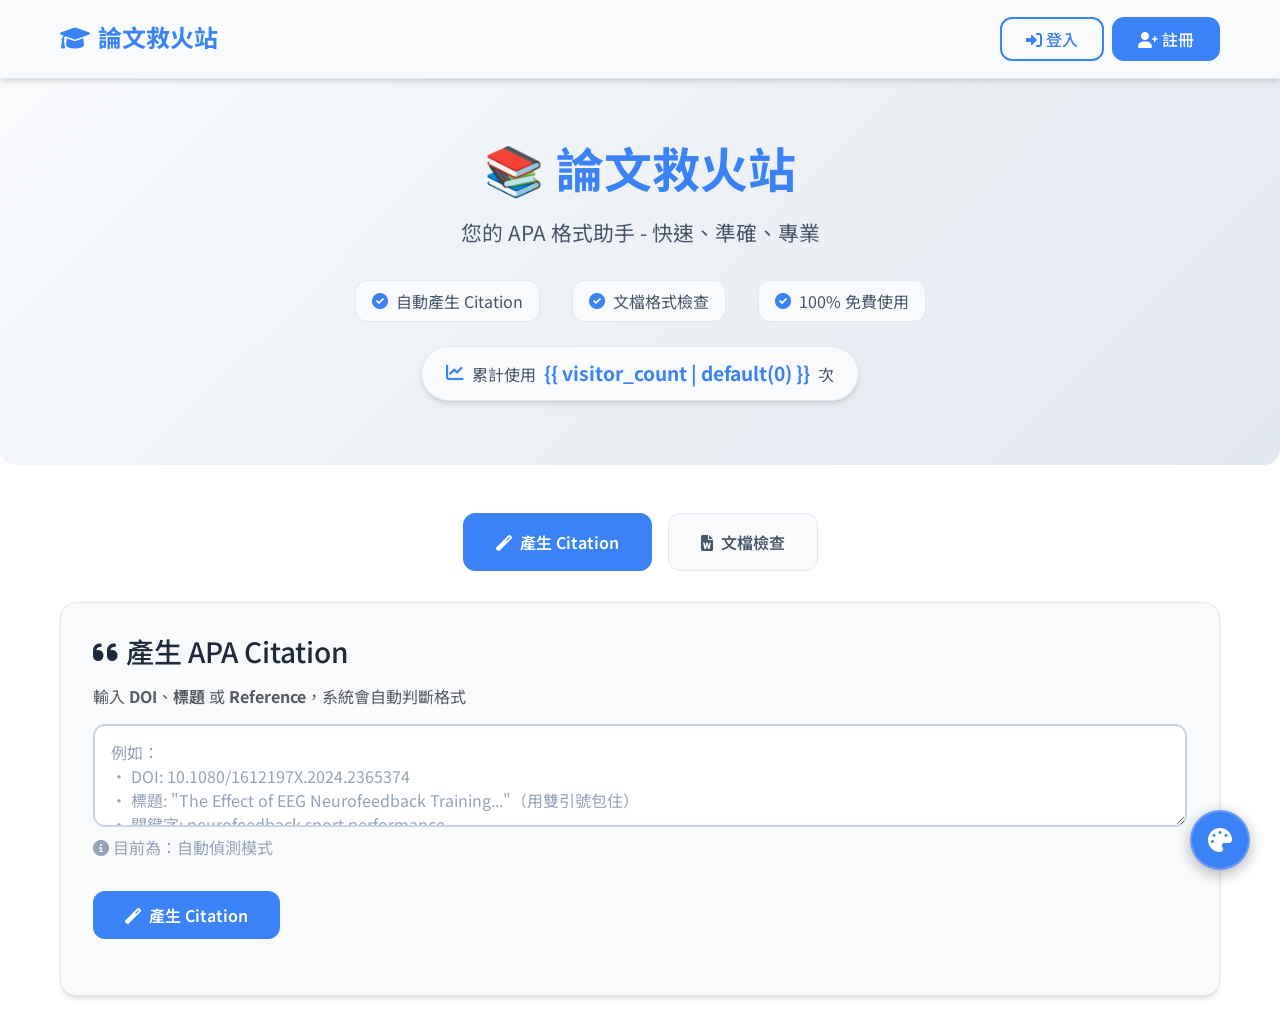
==== commit bb7d3fba: "整合目標管理系統為 Premium 會員專屬功能 新增權限控制： - utils/decorators.py: 新增 premium_required 和 premium_required_page " ====
--- a/templates/index.html
+++ b/templates/index.html
@@ -1,916 +1,1702 @@
 <!DOCTYPE html>
-<html lang="zh-Hant">
+<html lang="zh-Hant" data-theme="modern-light">
 <head>
   <meta charset="UTF-8">
+  <meta name="viewport" content="width=device-width, initial-scale=1.0">
   <title>論文救火站 - APA Citation Generator</title>
-  <link rel="stylesheet" href="{{ url_for('static', filename='style.css') }}">
   <!-- Bootstrap CSS -->
   <link href="https://cdn.jsdelivr.net/npm/bootstrap@5.3.0/dist/css/bootstrap.min.css" rel="stylesheet">
   <!-- Font Awesome -->
   <link rel="stylesheet" href="https://cdnjs.cloudflare.com/ajax/libs/font-awesome/6.0.0/css/all.min.css">
+  <!-- Google Fonts - 多種字體 -->
+  <link href="https://fonts.googleapis.com/css2?family=Noto+Sans+TC:wght@300;400;500;700&family=Orbitron:wght@400;700&family=Ma+Shan+Zheng&family=Space+Grotesk:wght@300;400;500;700&display=swap" rel="stylesheet">
+  
   <style>
+    /* ============ 主題系統 - 全新設計 ============ */
+    
+    /* ===== 主題 1: Modern Light - 乾淨明亮極簡風 ===== */
+    :root, [data-theme="modern-light"] {
+      --font-main: "Noto Sans TC", "Microsoft JhengHei", sans-serif;
+      --font-title: "Space Grotesk", "Noto Sans TC", sans-serif;
+      --primary-color: #3b82f6;
+      --primary-dark: #2563eb;
+      --primary-light: #60a5fa;
+      --secondary-color: #8b5cf6;
+      --accent-color: #f59e0b;
+      --bg-main: #ffffff;
+      --bg-pattern: none;
+      --text-primary: #1e293b;
+      --text-secondary: #475569;
+      --text-muted: #94a3b8;
+      --card-bg: #f8fafc;
+      --card-border: 1px solid #e2e8f0;
+      --card-shadow: 0 4px 6px -1px rgba(0, 0, 0, 0.1), 0 2px 4px -2px rgba(0, 0, 0, 0.1);
+      --card-radius: 16px;
+      --border-color: #e2e8f0;
+      --hover-bg: #f1f5f9;
+      --hero-bg: linear-gradient(135deg, #f8fafc 0%, #e2e8f0 100%);
+      --input-bg: #ffffff;
+      --input-border: #cbd5e1;
+      --input-text: #1e293b;
+      --result-bg: linear-gradient(135deg, #eff6ff 0%, #dbeafe 100%);
+      --result-border: #93c5fd;
+      --result-text: #1e40af;
+      --btn-radius: 12px;
+      --transition-speed: 0.3s;
+      /* 特殊效果 */
+      --glow-color: transparent;
+      --backdrop-blur: none;
+    }
+
+    /* ===== 主題 2: Cyber Night - 賽博龐克霓虹風 ===== */
+    [data-theme="cyber-night"] {
+      --font-main: "Space Grotesk", "Noto Sans TC", sans-serif;
+      --font-title: "Orbitron", "Space Grotesk", sans-serif;
+      --primary-color: #06ffa5;
+      --primary-dark: #00cc84;
+      --primary-light: #5fffcb;
+      --secondary-color: #ff00ff;
+      --accent-color: #00d4ff;
+      --bg-main: #0a0a0f;
+      --bg-pattern: url("data:image/svg+xml,%3Csvg width='60' height='60' viewBox='0 0 60 60' xmlns='http://www.w3.org/2000/svg'%3E%3Cpath d='M0 0h60v60H0z' fill='none'/%3E%3Cpath d='M0 30h60M30 0v60' stroke='%2306ffa510' stroke-width='1'/%3E%3C/svg%3E");
+      --text-primary: #e0ffe0;
+      --text-secondary: #a0ffa0;
+      --text-muted: #4a9a4a;
+      --card-bg: rgba(10, 20, 15, 0.8);
+      --card-border: 1px solid #06ffa540;
+      --card-shadow: 0 0 30px rgba(6, 255, 165, 0.15), inset 0 1px 0 rgba(6, 255, 165, 0.1);
+      --card-radius: 4px;
+      --border-color: #06ffa530;
+      --hover-bg: rgba(6, 255, 165, 0.1);
+      --hero-bg: linear-gradient(180deg, #0a0a0f 0%, #0f1a15 100%);
+      --input-bg: rgba(10, 20, 15, 0.9);
+      --input-border: #06ffa550;
+      --input-text: #e0ffe0;
+      --result-bg: linear-gradient(135deg, rgba(6, 255, 165, 0.1) 0%, rgba(0, 212, 255, 0.1) 100%);
+      --result-border: #06ffa5;
+      --result-text: #06ffa5;
+      --btn-radius: 4px;
+      --transition-speed: 0.2s;
+      /* 霓虹發光效果 */
+      --glow-color: #06ffa5;
+      --backdrop-blur: none;
+    }
+
+    /* ===== 主題 3: Google Colors - 五彩繽紛 (會員專屬) ===== */
+    [data-theme="google-colors"] {
+      --font-main: "Noto Sans TC", "Microsoft JhengHei", sans-serif;
+      --font-title: "Space Grotesk", "Noto Sans TC", sans-serif;
+      /* Google 四色 */
+      --google-blue: #4285F4;
+      --google-red: #EA4335;
+      --google-yellow: #FBBC04;
+      --google-green: #34A853;
+      --primary-color: #4285F4;
+      --primary-dark: #3367D6;
+      --primary-light: #669DF6;
+      --secondary-color: #EA4335;
+      --accent-color: #FBBC04;
+      --bg-main: #ffffff;
+      --bg-pattern: none;
+      --text-primary: #202124;
+      --text-secondary: #5f6368;
+      --text-muted: #9aa0a6;
+      --card-bg: #ffffff;
+      --card-border: 2px solid #e8eaed;
+      --card-shadow: 0 1px 3px rgba(60, 64, 67, 0.15), 0 4px 8px rgba(60, 64, 67, 0.1);
+      --card-radius: 16px;
+      --border-color: #e8eaed;
+      --hover-bg: #f8f9fa;
+      --hero-bg: linear-gradient(135deg, #4285F4 0%, #34A853 25%, #FBBC04 50%, #EA4335 75%, #4285F4 100%);
+      --input-bg: #ffffff;
+      --input-border: #dadce0;
+      --input-text: #202124;
+      --result-bg: linear-gradient(135deg, rgba(66, 133, 244, 0.08) 0%, rgba(52, 168, 83, 0.08) 100%);
+      --result-border: #4285F4;
+      --result-text: #202124;
+      --btn-radius: 24px;
+      --transition-speed: 0.3s;
+      --glow-color: transparent;
+      --backdrop-blur: none;
+    }
+
+    /* Google Colors 主題特殊樣式 */
+    [data-theme="google-colors"] .hero-section {
+      background: linear-gradient(135deg, #4285F4, #34A853, #FBBC04, #EA4335) !important;
+      background-size: 400% 400% !important;
+      animation: googleGradient 8s ease infinite !important;
+    }
+
+    [data-theme="google-colors"] .hero-title,
+    [data-theme="google-colors"] .hero-subtitle,
+    [data-theme="google-colors"] .hero-section .hero-feature-item {
+      color: #ffffff !important;
+    }
+
+    [data-theme="google-colors"] .hero-section .hero-feature-item {
+      background: rgba(255, 255, 255, 0.2) !important;
+      border: 1px solid rgba(255, 255, 255, 0.3) !important;
+      backdrop-filter: blur(10px);
+    }
+
+    [data-theme="google-colors"] .hero-section .hero-feature-item i {
+      color: #ffffff !important;
+    }
+
+    [data-theme="google-colors"] .visitor-counter {
+      background: rgba(255, 255, 255, 0.95) !important;
+      color: #202124 !important;
+    }
+
+    [data-theme="google-colors"] .visitor-counter strong {
+      background: linear-gradient(90deg, #4285F4, #EA4335, #FBBC04, #34A853);
+      -webkit-background-clip: text;
+      -webkit-text-fill-color: transparent;
+      background-clip: text;
+    }
+
+    [data-theme="google-colors"] .navbar-brand {
+      background: linear-gradient(90deg, #4285F4, #EA4335, #FBBC04, #34A853);
+      -webkit-background-clip: text;
+      -webkit-text-fill-color: transparent;
+      background-clip: text;
+    }
+
+    [data-theme="google-colors"] .nav-tabs .nav-link.active {
+      background: linear-gradient(90deg, #4285F4, #34A853) !important;
+    }
+
+    [data-theme="google-colors"] .btn-primary-custom {
+      background: linear-gradient(90deg, #4285F4, #34A853) !important;
+      border: none;
+    }
+
+    [data-theme="google-colors"] .btn-primary-custom:hover {
+      background: linear-gradient(90deg, #3367D6, #2d9249) !important;
+      transform: translateY(-2px);
+      box-shadow: 0 4px 12px rgba(66, 133, 244, 0.4);
+    }
+
+    [data-theme="google-colors"] .btn-register {
+      background: linear-gradient(90deg, #EA4335, #FBBC04) !important;
+      border: none !important;
+    }
+
+    [data-theme="google-colors"] .content-card {
+      border-left: 4px solid;
+      border-image: linear-gradient(180deg, #4285F4, #34A853, #FBBC04, #EA4335) 1;
+    }
+
+    @keyframes googleGradient {
+      0% { background-position: 0% 50%; }
+      50% { background-position: 100% 50%; }
+      100% { background-position: 0% 50%; }
+    }
+
+    /* ===== 主題 4: Aurora - 極光漸層 (會員專屬) ===== */
+    [data-theme="aurora"] {
+      --font-main: "Noto Sans TC", "Microsoft JhengHei", sans-serif;
+      --font-title: "Space Grotesk", "Noto Sans TC", sans-serif;
+      --primary-color: #22d3ee;
+      --primary-dark: #06b6d4;
+      --primary-light: #67e8f9;
+      --secondary-color: #a78bfa;
+      --accent-color: #34d399;
+      --bg-main: #0f172a;
+      --bg-pattern: none;
+      --text-primary: #f0fdfa;
+      --text-secondary: #99f6e4;
+      --text-muted: #5eead4;
+      --card-bg: rgba(15, 23, 42, 0.7);
+      --card-border: 1px solid rgba(34, 211, 238, 0.3);
+      --card-shadow: 0 10px 40px rgba(34, 211, 238, 0.1);
+      --card-radius: 20px;
+      --border-color: rgba(34, 211, 238, 0.2);
+      --hover-bg: rgba(34, 211, 238, 0.1);
+      --hero-bg: transparent;
+      --input-bg: rgba(15, 23, 42, 0.8);
+      --input-border: rgba(34, 211, 238, 0.4);
+      --input-text: #f0fdfa;
+      --result-bg: rgba(34, 211, 238, 0.15);
+      --result-border: rgba(34, 211, 238, 0.5);
+      --result-text: #67e8f9;
+      --btn-radius: 14px;
+      --transition-speed: 0.5s;
+      --glow-color: #22d3ee;
+      --backdrop-blur: blur(10px);
+    }
+
+    /* ===== 主題 5: Minimal Ink - 水墨極簡 (會員專屬) ===== */
+    [data-theme="minimal-ink"] {
+      --font-main: "Noto Sans TC", "Microsoft JhengHei", sans-serif;
+      --font-title: "Ma Shan Zheng", "Noto Sans TC", serif;
+      --primary-color: #374151;
+      --primary-dark: #1f2937;
+      --primary-light: #6b7280;
+      --secondary-color: #dc2626;
+      --accent-color: #dc2626;
+      --bg-main: #fefefe;
+      --bg-pattern: url("data:image/svg+xml,%3Csvg width='100' height='100' viewBox='0 0 100 100' xmlns='http://www.w3.org/2000/svg'%3E%3Ccircle cx='50' cy='50' r='1' fill='%23e5e7eb'/%3E%3C/svg%3E");
+      --text-primary: #111827;
+      --text-secondary: #374151;
+      --text-muted: #9ca3af;
+      --card-bg: #ffffff;
+      --card-border: 2px solid #111827;
+      --card-shadow: 4px 4px 0 #111827;
+      --card-radius: 0px;
+      --border-color: #111827;
+      --hover-bg: #f9fafb;
+      --hero-bg: #fefefe;
+      --input-bg: #ffffff;
+      --input-border: #111827;
+      --input-text: #111827;
+      --result-bg: #f9fafb;
+      --result-border: #111827;
+      --result-text: #111827;
+      --btn-radius: 0px;
+      --transition-speed: 0.2s;
+      --glow-color: transparent;
+      --backdrop-blur: none;
+    }
+
+    /* ============ 基礎樣式 ============ */
+    * {
+      margin: 0;
+      padding: 0;
+      box-sizing: border-box;
+    }
+
     body {
-      font-family: "Noto Sans TC", "Microsoft JhengHei", sans-serif;
-      background: linear-gradient(135deg, #667eea 0%, #764ba2 100%);
-      color: #333;
+      font-family: var(--font-main);
+      background: var(--bg-main);
+      background-attachment: fixed;
+      color: var(--text-primary);
       min-height: 100vh;
-      padding: 20px 0;
-    }
-    .container {
-      max-width: 1200px;
-      margin: auto;
-      background: white;
-      padding: 30px;
-      border-radius: 15px;
-      box-shadow: 0 10px 30px rgba(0,0,0,0.1);
-    }
-    .nav-tabs .nav-link {
-      border-radius: 10px 10px 0 0;
+      transition: all var(--transition-speed) ease;
+      position: relative;
+    }
+
+    /* 背景圖案覆蓋層 */
+    body::before {
+      content: '';
+      position: fixed;
+      top: 0;
+      left: 0;
+      right: 0;
+      bottom: 0;
+      background: var(--bg-pattern);
+      pointer-events: none;
+      z-index: 0;
+    }
+
+    /* 極光動態背景 - 只在 aurora 主題啟用 */
+    [data-theme="aurora"] body::after {
+      content: '';
+      position: fixed;
+      top: -50%;
+      left: -50%;
+      right: -50%;
+      bottom: -50%;
+      background: 
+        radial-gradient(ellipse at 20% 20%, rgba(34, 211, 238, 0.3) 0%, transparent 50%),
+        radial-gradient(ellipse at 80% 20%, rgba(167, 139, 250, 0.3) 0%, transparent 50%),
+        radial-gradient(ellipse at 40% 80%, rgba(52, 211, 153, 0.3) 0%, transparent 50%),
+        radial-gradient(ellipse at 80% 80%, rgba(251, 113, 133, 0.2) 0%, transparent 50%);
+      animation: auroraMove 20s ease-in-out infinite;
+      pointer-events: none;
+      z-index: 0;
+    }
+
+    @keyframes auroraMove {
+      0%, 100% { transform: translate(0, 0) rotate(0deg); }
+      25% { transform: translate(5%, 5%) rotate(5deg); }
+      50% { transform: translate(-5%, 10%) rotate(-5deg); }
+      75% { transform: translate(10%, -5%) rotate(3deg); }
+    }
+
+    /* ============ 導航列 ============ */
+    .navbar-custom {
+      background: var(--card-bg);
+      backdrop-filter: var(--backdrop-blur);
+      -webkit-backdrop-filter: var(--backdrop-blur);
+      border-bottom: var(--card-border);
+      box-shadow: var(--card-shadow);
+      padding: 1rem 0;
+      position: relative;
+      z-index: 100;
+    }
+
+    .navbar-brand {
+      font-family: var(--font-title);
+      font-size: 1.5rem;
+      font-weight: 700;
+      color: var(--primary-color) !important;
+      text-shadow: 0 0 20px var(--glow-color);
+    }
+
+    .nav-link {
+      color: var(--text-secondary) !important;
       font-weight: 500;
-      color: #666;
-    }
-    .nav-tabs .nav-link.active {
-      background-color: #007BFF;
+      transition: all var(--transition-speed) ease;
+    }
+
+    .nav-link:hover {
+      color: var(--primary-color) !important;
+      text-shadow: 0 0 10px var(--glow-color);
+    }
+
+    .btn-auth {
+      margin-left: 0.5rem;
+      padding: 0.5rem 1.5rem;
+      border-radius: var(--btn-radius);
+      font-weight: 500;
+      transition: all var(--transition-speed) ease;
+    }
+
+    .btn-login {
+      background: transparent;
+      border: 2px solid var(--primary-color);
+      color: var(--primary-color);
+    }
+
+    .btn-login:hover {
+      background: var(--primary-color);
       color: white;
-      border-color: #007BFF;
-    }
-    textarea, input[type="text"], input[type="file"] {
-      width: 100%;
-      margin-top: 10px;
-      padding: 12px;
-      font-size: 1em;
-      border: 2px solid #e9ecef;
-      border-radius: 8px;
-      transition: border-color 0.3s ease;
-    }
-    textarea:focus, input:focus {
-      border-color: #007BFF;
-      outline: none;
-      box-shadow: 0 0 0 0.2rem rgba(0,123,255,.25);
-    }
-    .btn {
-      padding: 12px 25px;
-      font-weight: 500;
-      border-radius: 8px;
-      transition: all 0.3s ease;
-    }
-    .btn:hover {
-      transform: translateY(-1px);
-      box-shadow: 0 4px 8px rgba(0,0,0,0.2);
-    }
-    .card {
-      border: none;
-      border-radius: 12px;
-      box-shadow: 0 4px 15px rgba(0,0,0,0.1);
-      margin-bottom: 20px;
-    }
-    .card-header {
-      background: linear-gradient(45deg, #007BFF, #0056b3);
+      box-shadow: 0 0 20px var(--glow-color);
+    }
+
+    .btn-register {
+      background: var(--primary-color);
+      border: 2px solid var(--primary-color);
       color: white;
-      border-radius: 12px 12px 0 0 !important;
-      font-weight: 600;
-    }
-    .table {
-      border-radius: 8px;
-      overflow: hidden;
-    }
-    .table th {
-      background-color: #f8f9fa;
-      border-top: none;
-      font-weight: 600;
-      color: #495057;
-    }
-    .table-striped tbody tr:nth-of-type(odd) {
-      background-color: rgba(0,123,255,.03);
-    }
-    .badge {
-      font-size: 0.9em;
-      padding: 6px 12px;
-      border-radius: 20px;
-    }
-    .nav-pills .nav-link {
-      border-radius: 25px;
-      margin-right: 10px;
-      font-weight: 500;
-    }
-    .nav-pills .nav-link.active {
-      background-color: #007BFF;
-    }
-    .alert {
-      border: none;
-      border-radius: 10px;
-    }
-    .spinner-border-sm {
-      width: 1rem;
-      height: 1rem;
-    }
-    .text-center.text-muted {
-      padding: 40px;
-    }
-    .text-center.text-muted i {
-      color: #28a745;
-    }
-    #result { text-align: left; margin-top: 25px; }
-    #suggestions {
-      text-align: left;
-      list-style: none;
-      margin-top: 8px;
-      padding: 0;
-      border: 2px solid #e9ecef;
-      border-radius: 8px;
-      max-height: 200px;
-      overflow-y: auto;
-    }
-    #suggestions li {
-      padding: 12px 15px;
-      cursor: pointer;
-      border-bottom: 1px solid #f8f9fa;
-      transition: background-color 0.2s ease;
-    }
-    #suggestions li:hover {
-      background-color: #f8f9fa;
-    }
-    #suggestions li:last-child {
-      border-bottom: none;
-    }
-    .loading {
-      color: #666;
-      font-style: italic;
-      padding: 10px 15px;
-    }
-    .mode-indicator {
-      font-size: 0.9em;
-      color: #6c757d;
-      margin-top: 8px;
-      font-weight: 500;
-    }
-    .stats-card {
+    }
+
+    .btn-register:hover {
+      background: var(--primary-dark);
+      border-color: var(--primary-dark);
+      transform: translateY(-2px);
+      box-shadow: 0 4px 20px var(--glow-color);
+    }
+
+    /* ============ Hero Section ============ */
+    .hero-section {
+      background: var(--hero-bg);
+      backdrop-filter: var(--backdrop-blur);
+      -webkit-backdrop-filter: var(--backdrop-blur);
+      padding: 4rem 0;
       text-align: center;
-      padding: 20px;
-      border-radius: 12px;
-      background: white;
-      box-shadow: 0 2px 10px rgba(0,0,0,0.08);
-    }
-    .stats-number {
-      font-size: 2rem;
+      border-radius: 0 0 var(--card-radius) var(--card-radius);
+      position: relative;
+      z-index: 10;
+      margin-bottom: 3rem;
+    }
+
+    .hero-title {
+      font-family: var(--font-title);
+      font-size: 3rem;
       font-weight: 700;
-      margin-bottom: 5px;
-    }
-    .stats-label {
-      font-size: 0.9rem;
-      color: #6c757d;
-      font-weight: 500;
-    }
-    
-    /* 新增：摘要卡片樣式 */
-    #summaryCard {
-      animation: fadeInUp 0.6s ease-out;
-    }
-    
-    #summaryCardContainer {
-      transition: all 0.3s ease;
-      border-radius: 15px;
-    }
-    
-    #summaryCardContainer .bg-light {
-      background: rgba(255, 255, 255, 0.9) !important;
-      border-radius: 10px;
-      transition: transform 0.3s ease, box-shadow 0.3s ease;
-    }
-    
-    #summaryCardContainer .bg-light:hover {
-      transform: translateY(-5px);
-      box-shadow: 0 5px 15px rgba(0, 0, 0, 0.2);
-    }
-    
-    #summaryStatus {
-      background: rgba(255, 255, 255, 0.95);
-      border: none;
+      color: var(--primary-color);
+      margin-bottom: 1rem;
+      animation: fadeInUp 0.8s ease;
+      text-shadow: 0 0 30px var(--glow-color);
+    }
+
+    /* Minimal Ink 主題的特殊標題樣式 */
+    [data-theme="minimal-ink"] .hero-title {
+      font-size: 4rem;
+      letter-spacing: 0.1em;
+    }
+
+    .hero-subtitle {
+      font-size: 1.3rem;
+      color: var(--text-secondary);
+      margin-bottom: 2rem;
+      animation: fadeInUp 1s ease;
+    }
+
+    .hero-features {
+      display: flex;
+      justify-content: center;
+      gap: 2rem;
+      flex-wrap: wrap;
+      animation: fadeInUp 1.2s ease;
+    }
+
+    .hero-feature-item {
+      display: flex;
+      align-items: center;
+      gap: 0.5rem;
+      color: var(--text-secondary);
+      padding: 0.5rem 1rem;
+      border-radius: var(--btn-radius);
+      background: var(--card-bg);
+      backdrop-filter: var(--backdrop-blur);
+      border: var(--card-border);
+    }
+
+    .hero-feature-item i {
+      color: var(--primary-color);
+      text-shadow: 0 0 10px var(--glow-color);
+    }
+
+    /* 使用次數計數器 */
+    .visitor-counter {
+      display: inline-flex;
+      align-items: center;
+      gap: 0.5rem;
+      background: var(--card-bg);
+      backdrop-filter: var(--backdrop-blur);
+      padding: 0.75rem 1.5rem;
+      border-radius: 50px;
+      box-shadow: var(--card-shadow);
+      color: var(--text-secondary);
+      font-size: 1rem;
+      animation: fadeInUp 1.4s ease;
+      border: var(--card-border);
+      margin-top: 1.5rem;
+    }
+
+    .visitor-counter i {
+      color: var(--primary-color);
       font-size: 1.1rem;
-      border-radius: 10px;
-      padding: 15px 20px;
-    }
-    
+    }
+
+    .visitor-counter strong {
+      color: var(--primary-color);
+      font-size: 1.2rem;
+      font-weight: 700;
+      margin: 0 0.25rem;
+      text-shadow: 0 0 10px var(--glow-color);
+      transition: transform 0.3s ease;
+    }
+
     @keyframes fadeInUp {
       from {
         opacity: 0;
-        transform: translateY(20px);
+        transform: translateY(30px);
       }
       to {
         opacity: 1;
         transform: translateY(0);
       }
     }
+
+    /* ============ 主要內容區 ============ */
+    .main-container {
+      max-width: 1200px;
+      margin: 0 auto;
+      padding: 0 20px;
+      position: relative;
+      z-index: 10;
+    }
+
+    .content-card {
+      background: var(--card-bg);
+      backdrop-filter: var(--backdrop-blur);
+      -webkit-backdrop-filter: var(--backdrop-blur);
+      border-radius: var(--card-radius);
+      border: var(--card-border);
+      padding: 2rem;
+      box-shadow: var(--card-shadow);
+      margin-bottom: 2rem;
+      transition: all var(--transition-speed) ease;
+    }
+
+    .content-card:hover {
+      transform: translateY(-4px);
+      box-shadow: var(--card-shadow), 0 20px 40px rgba(0, 0, 0, 0.1);
+    }
+
+    /* Cyber Night 卡片掃描線效果 */
+    [data-theme="cyber-night"] .content-card::before {
+      content: '';
+      position: absolute;
+      top: 0;
+      left: 0;
+      right: 0;
+      height: 2px;
+      background: linear-gradient(90deg, transparent, var(--primary-color), transparent);
+      animation: scanLine 3s linear infinite;
+    }
+
+    @keyframes scanLine {
+      0% { transform: translateX(-100%); }
+      100% { transform: translateX(100%); }
+    }
+
+    /* ============ Tab 樣式 ============ */
+    .nav-tabs {
+      border: none;
+      gap: 1rem;
+      margin-bottom: 2rem;
+    }
+
+    .nav-tabs .nav-link {
+      border: var(--card-border);
+      border-radius: var(--btn-radius);
+      color: var(--text-secondary);
+      font-weight: 600;
+      padding: 1rem 2rem;
+      transition: all var(--transition-speed) ease;
+      background: var(--card-bg);
+      backdrop-filter: var(--backdrop-blur);
+    }
+
+    .nav-tabs .nav-link:hover {
+      border-color: var(--primary-color);
+      background: var(--hover-bg);
+      color: var(--primary-color);
+      box-shadow: 0 0 15px var(--glow-color);
+    }
+
+    .nav-tabs .nav-link.active {
+      background: var(--primary-color);
+      color: #ffffff !important;
+      border-color: var(--primary-color);
+      box-shadow: 0 0 25px var(--glow-color);
+    }
+
+    /* ============ 表單樣式 ============ */
+    .form-control, textarea {
+      background: var(--input-bg);
+      backdrop-filter: var(--backdrop-blur);
+      border: 2px solid var(--input-border);
+      color: var(--input-text);
+      border-radius: var(--btn-radius);
+      padding: 0.85rem 1rem;
+      font-size: 1rem;
+      transition: all var(--transition-speed) ease;
+    }
+
+    .form-control::placeholder, textarea::placeholder {
+      color: var(--text-muted);
+      opacity: 1;
+    }
+
+    .form-control:focus, textarea:focus {
+      background: var(--input-bg);
+      border-color: var(--primary-color);
+      box-shadow: 0 0 0 3px rgba(var(--primary-color), 0.15), 0 0 20px var(--glow-color);
+      outline: none;
+      color: var(--input-text);
+    }
+
+    /* ============ 結果區塊 ============ */
+    .result-card {
+      background: var(--result-bg);
+      backdrop-filter: var(--backdrop-blur);
+      border: 2px solid var(--result-border);
+      border-radius: var(--card-radius);
+      padding: 1.5rem;
+      color: var(--result-text);
+    }
+
+    .result-card h4 {
+      color: var(--result-text);
+      margin-bottom: 1rem;
+      font-family: var(--font-title);
+    }
+
+    .result-card code {
+      background: rgba(0, 0, 0, 0.1);
+      color: var(--result-text);
+      padding: 0.75rem 1rem;
+      border-radius: var(--btn-radius);
+      display: block;
+      margin: 0.5rem 0;
+      word-break: break-word;
+      font-size: 0.95rem;
+      line-height: 1.5;
+      border: 1px solid var(--result-border);
+      font-weight: 500;
+    }
+
+    .result-card hr {
+      border-color: var(--result-border);
+      opacity: 0.5;
+    }
+
+    /* ============ 錯誤提示 ============ */
+    .error-card, .alert-danger {
+      background: linear-gradient(135deg, #fef2f2 0%, #fee2e2 100%);
+      border: 2px solid #fca5a5;
+      border-radius: var(--card-radius);
+      padding: 1.5rem;
+      color: #b91c1c;
+    }
+
+    .btn-primary-custom {
+      background: var(--primary-color);
+      border: none;
+      color: white;
+      padding: 0.75rem 2rem;
+      border-radius: var(--btn-radius);
+      font-weight: 600;
+      transition: all var(--transition-speed) ease;
+      text-shadow: none;
+    }
+
+    .btn-primary-custom:hover {
+      background: var(--primary-dark);
+      transform: translateY(-2px);
+      box-shadow: 0 4px 20px var(--glow-color);
+    }
+
+    /* ============ 浮動主題按鈕 ============ */
+    .theme-float-btn {
+      position: fixed;
+      bottom: 30px;
+      right: 30px;
+      width: 60px;
+      height: 60px;
+      background: var(--primary-color);
+      color: white;
+      border-radius: 50%;
+      display: flex;
+      align-items: center;
+      justify-content: center;
+      font-size: 1.5rem;
+      cursor: pointer;
+      box-shadow: 0 4px 15px rgba(0, 0, 0, 0.3), 0 0 30px var(--glow-color);
+      transition: all var(--transition-speed) ease;
+      z-index: 1000;
+      border: 2px solid rgba(255, 255, 255, 0.2);
+    }
+
+    .theme-float-btn:hover {
+      transform: translateY(-5px) scale(1.1);
+      box-shadow: 0 8px 25px rgba(0, 0, 0, 0.4), 0 0 40px var(--glow-color);
+    }
+
+    /* ============ 主題選擇面板 ============ */
+    .theme-panel {
+      position: fixed;
+      bottom: 100px;
+      right: 30px;
+      width: 340px;
+      background: var(--card-bg);
+      backdrop-filter: var(--backdrop-blur);
+      -webkit-backdrop-filter: var(--backdrop-blur);
+      border-radius: var(--card-radius);
+      border: var(--card-border);
+      box-shadow: 0 8px 30px rgba(0, 0, 0, 0.3);
+      padding: 1.5rem;
+      z-index: 999;
+      transform: translateY(20px);
+      opacity: 0;
+      pointer-events: none;
+      transition: all var(--transition-speed) ease;
+    }
+
+    .theme-panel.show {
+      transform: translateY(0);
+      opacity: 1;
+      pointer-events: all;
+    }
+
+    .theme-panel-title {
+      font-family: var(--font-title);
+      font-size: 1.2rem;
+      font-weight: 700;
+      color: var(--text-primary);
+      margin-bottom: 1rem;
+      display: flex;
+      align-items: center;
+    }
+
+    .theme-option {
+      display: flex;
+      align-items: center;
+      gap: 1rem;
+      padding: 0.8rem;
+      border-radius: var(--btn-radius);
+      margin-bottom: 0.5rem;
+      cursor: pointer;
+      border: 2px solid var(--border-color);
+      transition: all var(--transition-speed) ease;
+      background: transparent;
+    }
+
+    .theme-option:hover {
+      border-color: var(--primary-color);
+      background: var(--hover-bg);
+      transform: translateX(5px);
+    }
+
+    .theme-option.active {
+      border-color: var(--primary-color);
+      background: var(--primary-color);
+    }
+
+    .theme-option.active .theme-name,
+    .theme-option.active .theme-badge {
+      color: white;
+    }
+
+    .theme-option.locked {
+      opacity: 0.7;
+    }
+
+    .theme-option.locked:hover {
+      opacity: 1;
+    }
+
+    .theme-preview {
+      width: 50px;
+      height: 50px;
+      border-radius: 8px;
+      border: 2px solid var(--border-color);
+      overflow: hidden;
+      position: relative;
+    }
+
+    .theme-info {
+      flex: 1;
+    }
+
+    .theme-name {
+      font-weight: 600;
+      margin-bottom: 0.2rem;
+      color: var(--text-primary);
+      font-size: 0.95rem;
+    }
+
+    .theme-desc {
+      font-size: 0.75rem;
+      color: var(--text-muted);
+    }
+
+    .theme-badge {
+      font-size: 0.7rem;
+      padding: 0.2rem 0.5rem;
+      border-radius: 20px;
+      background: var(--primary-color);
+      color: white;
+      font-weight: 500;
+    }
+
+    .theme-badge.premium {
+      background: linear-gradient(135deg, #f59e0b, #ef4444);
+    }
+
+    /* ============ Modal 樣式 ============ */
+    .modal-content {
+      background: var(--card-bg);
+      backdrop-filter: var(--backdrop-blur);
+      color: var(--text-primary);
+      border: var(--card-border);
+      border-radius: var(--card-radius);
+      box-shadow: 0 20px 60px rgba(0, 0, 0, 0.3);
+    }
+
+    .modal-header {
+      border-bottom: 2px solid var(--border-color);
+      padding: 1.25rem 1.5rem;
+    }
+
+    .modal-body {
+      padding: 1.5rem;
+    }
+
+    .modal-footer {
+      border-top: 2px solid var(--border-color);
+      padding: 1rem 1.5rem;
+    }
+
+    /* Modal 內的表單 */
+    .modal .form-control {
+      background: var(--input-bg) !important;
+      border: 2px solid var(--input-border) !important;
+      color: var(--input-text) !important;
+    }
+
+    .modal .form-control:focus {
+      border-color: var(--primary-color) !important;
+      box-shadow: 0 0 0 3px rgba(var(--primary-color), 0.2);
+    }
+
+    .modal .form-label {
+      color: var(--text-primary);
+      font-weight: 500;
+    }
+
+    .btn-google {
+      background: #ffffff;
+      color: #333333;
+      border: 2px solid #dadce0;
+      padding: 0.85rem;
+      font-weight: 600;
+      border-radius: var(--btn-radius);
+      transition: all var(--transition-speed) ease;
+    }
+
+    .btn-google:hover {
+      border-color: #4285f4;
+      background: #f8f9fa;
+      color: #4285f4;
+    }
+
+    .divider {
+      display: flex;
+      align-items: center;
+      text-align: center;
+      margin: 1.5rem 0;
+    }
+
+    .divider::before,
+    .divider::after {
+      content: '';
+      flex: 1;
+      border-bottom: 1px solid var(--border-color);
+    }
+
+    .divider span {
+      padding: 0 1rem;
+      color: var(--text-muted);
+      font-size: 0.9rem;
+    }
+
+    /* ============ 註冊提示 ============ */
+    .register-prompt {
+      background: linear-gradient(135deg, var(--primary-color), var(--secondary-color));
+      color: white;
+      padding: 1.5rem;
+      border-radius: var(--card-radius);
+      text-align: center;
+      margin-top: 2rem;
+    }
+
+    /* ============ Dropdown 樣式 ============ */
+    .dropdown-menu {
+      background: var(--card-bg);
+      backdrop-filter: var(--backdrop-blur);
+      border: var(--card-border);
+      border-radius: var(--btn-radius);
+      box-shadow: var(--card-shadow);
+    }
+
+    .dropdown-item {
+      color: var(--text-primary);
+      transition: all 0.2s ease;
+    }
+
+    .dropdown-item:hover {
+      background: var(--hover-bg);
+      color: var(--primary-color);
+    }
+
+    .dropdown-divider {
+      border-color: var(--border-color);
+    }
+
+    /* ============ 響應式 ============ */
+    @media (max-width: 768px) {
+      .hero-title {
+        font-size: 2rem;
+      }
+
+      [data-theme="minimal-ink"] .hero-title {
+        font-size: 2.5rem;
+      }
+
+      .hero-subtitle {
+        font-size: 1rem;
+      }
+
+      .hero-features {
+        flex-direction: column;
+        align-items: center;
+      }
+
+      .theme-panel {
+        right: 15px;
+        left: 15px;
+        width: auto;
+      }
+
+      .theme-float-btn {
+        bottom: 20px;
+        right: 20px;
+        width: 50px;
+        height: 50px;
+        font-size: 1.2rem;
+      }
+
+      .nav-tabs .nav-link {
+        padding: 0.75rem 1rem;
+      }
+    }
   </style>
 </head>
-
 <body>
 
-  <div class="container">
-    <h1>📚 論文救火站</h1>
-    <ul class="nav nav-tabs" id="myTab" role="tablist" style="margin-bottom: 20px;">
+  <!-- 導航列 -->
+  <nav class="navbar navbar-expand-lg navbar-custom">
+    <div class="container-fluid main-container">
+      <a class="navbar-brand" href="/">
+        <i class="fas fa-graduation-cap me-2"></i>論文救火站
+      </a>
+      <button class="navbar-toggler" type="button" data-bs-toggle="collapse" data-bs-target="#navbarNav">
+        <span class="navbar-toggler-icon"></span>
+      </button>
+      <div class="collapse navbar-collapse" id="navbarNav">
+        <ul class="navbar-nav ms-auto align-items-center">
+          <!-- 未登入時顯示 -->
+          <li class="nav-item" id="navLogin">
+            <button class="btn btn-auth btn-login" onclick="openLoginModal()">
+              <i class="fas fa-sign-in-alt me-1"></i>登入
+            </button>
+          </li>
+          <li class="nav-item" id="navRegister">
+            <button class="btn btn-auth btn-register" onclick="openRegisterModal()">
+              <i class="fas fa-user-plus me-1"></i>註冊
+            </button>
+          </li>
+          <!-- 已登入時顯示 -->
+          <li class="nav-item dropdown" id="navUser" style="display: none;">
+            <a class="nav-link dropdown-toggle" href="#" id="userDropdown" role="button" data-bs-toggle="dropdown">
+              <i class="fas fa-user-circle me-1"></i><span id="navUsername">使用者</span>
+            </a>
+            <ul class="dropdown-menu dropdown-menu-end">
+              <li><a class="dropdown-item" href="/my-documents">
+                <i class="fas fa-folder me-2"></i>我的文件
+              </a></li>
+              <li id="navGoalsLink" style="display: none;"><a class="dropdown-item" href="/my-goals">
+                <i class="fas fa-bullseye me-2"></i>我的目標
+                <span class="badge bg-primary ms-2" style="font-size: 0.65rem;">Premium</span>
+              </a></li>
+              <li><a class="dropdown-item" href="/profile">
+                <i class="fas fa-user-edit me-2"></i>個人資料
+              </a></li>
+              <li><hr class="dropdown-divider"></li>
+              <li><a class="dropdown-item" href="#" onclick="logout(); return false;">
+                <i class="fas fa-sign-out-alt me-2"></i>登出
+              </a></li>
+            </ul>
+          </li>
+        </ul>
+      </div>
+    </div>
+  </nav>
+
+  <!-- Hero Section -->
+  <div class="hero-section">
+    <div class="main-container">
+      <h1 class="hero-title">📚 論文救火站</h1>
+      <p class="hero-subtitle">您的 APA 格式助手 - 快速、準確、專業</p>
+      <div class="hero-features">
+        <div class="hero-feature-item">
+          <i class="fas fa-check-circle"></i>
+          <span>自動產生 Citation</span>
+        </div>
+        <div class="hero-feature-item">
+          <i class="fas fa-check-circle"></i>
+          <span>文檔格式檢查</span>
+        </div>
+        <div class="hero-feature-item">
+          <i class="fas fa-check-circle"></i>
+          <span>100% 免費使用</span>
+        </div>
+      </div>
+      <!-- 使用次數計數器 -->
+      <div class="visitor-counter">
+        <i class="fas fa-chart-line"></i>
+        <span>累計使用 <strong id="visitorCount">{{ visitor_count | default(0) }}</strong> 次</span>
+      </div>
+    </div>
+  </div>
+
+  <!-- 主要內容 -->
+  <div class="main-container">
+    
+    <!-- 驗證提示 -->
+    <div id="verificationAlert" class="alert alert-warning alert-dismissible fade show d-none" role="alert">
+      <i class="fas fa-exclamation-triangle me-2"></i>
+      <strong>請驗證您的 Email</strong> - 您需要先驗證 email 才能保存文檔記錄。
+      <button type="button" class="btn btn-sm btn-outline-warning ms-2" onclick="resendVerification()">重新發送驗證郵件</button>
+      <button type="button" class="btn-close" data-bs-dismiss="alert"></button>
+    </div>
+
+    <!-- Tab 導航 -->
+    <ul class="nav nav-tabs justify-content-center" id="myTab" role="tablist">
       <li class="nav-item" role="presentation">
-        <button class="nav-link active" id="generate-tab" data-bs-toggle="tab" data-bs-target="#generate" type="button" role="tab">產生 Citation</button>
+        <button class="nav-link active" id="generate-tab" data-bs-toggle="tab" data-bs-target="#generate" type="button" role="tab">
+          <i class="fas fa-magic me-2"></i>產生 Citation
+        </button>
       </li>
       <li class="nav-item" role="presentation">
-        <button class="nav-link" id="document-tab" data-bs-toggle="tab" data-bs-target="#document" type="button" role="tab">文檔檢查</button>
+        <button class="nav-link" id="document-tab" data-bs-toggle="tab" data-bs-target="#document" type="button" role="tab">
+          <i class="fas fa-file-word me-2"></i>文檔檢查
+        </button>
       </li>
     </ul>
+
     <div class="tab-content" id="myTabContent">
-      <div class="tab-pane fade show active" id="generate" role="tabpanel" aria-labelledby="generate-tab">
-        <p>輸入 <strong>DOI</strong>  或  <strong>Title</strong>  或  <strong>Reference</strong>（系統會自動判斷格式）：</p>
-        <textarea id="inputBox" rows="2" placeholder='例如:
-        10.1080/1612197X.2024.2365374 或 
-        若要以完整文章標題搜尋，請用雙引號包住標題，
-        例如："The Effect of EEG Neurofeedback Training on Sport Performance..."'></textarea>
-        <div class="mode-indicator" id="modeText">目前為：自動偵測模式</div>
-        <ul id="suggestions"></ul>
-        <button id="generateBtn" onclick="generateCitation()">產生 Citation</button>
-        <div id="loading" style="display:none;">⏳ 正在處理中...</div>
-        <div id="result"></div>
+      <!-- Tab 1: 產生 Citation -->
+      <div class="tab-pane fade show active" id="generate" role="tabpanel">
+        <div class="content-card">
+          <h3 class="mb-3"><i class="fas fa-quote-left me-2"></i>產生 APA Citation</h3>
+          <p class="text-muted">輸入 <strong>DOI</strong>、<strong>標題</strong> 或 <strong>Reference</strong>，系統會自動判斷格式</p>
+          
+          <textarea id="inputBox" rows="3" class="form-control" placeholder='例如：
+• DOI: 10.1080/1612197X.2024.2365374
+• 標題: "The Effect of EEG Neurofeedback Training..."（用雙引號包住）
+• 關鍵字: neurofeedback sport performance'></textarea>
+          
+          <div class="mt-2" style="color: var(--text-muted);" id="modeText">
+            <i class="fas fa-info-circle me-1"></i>目前為：自動偵測模式
+          </div>
+          
+          <ul id="suggestions" style="list-style: none; padding: 0; margin-top: 1rem;"></ul>
+          
+          <button class="btn btn-primary-custom mt-3" onclick="generateCitation()">
+            <i class="fas fa-magic me-2"></i>產生 Citation
+          </button>
+          
+          <div id="loading" style="display:none; margin-top: 1rem; color: var(--text-secondary);">
+            <i class="fas fa-spinner fa-spin me-2"></i>正在處理中...
+          </div>
+          
+          <div id="result" class="mt-4"></div>
+        </div>
       </div>
-      <div class="tab-pane fade" id="document" role="tabpanel" aria-labelledby="document-tab">
-        <div class="row">
-          <div class="col-12">
-            <div class="text-center mb-4">
-              <h3><i class="fas fa-file-word text-primary"></i> 文檔引用檢查</h3>
-              <p class="text-muted">上傳 Word 文檔 (.doc 或 .docx)，系統將全面檢查引用格式是否符合 APA 7 規範</p>
-            </div>
-            
-            <!-- 上傳區域 -->
-            <div class="card mb-4">
-              <div class="card-header">
-                <i class="fas fa-cloud-upload-alt me-2"></i>上傳文檔
-              </div>
-              <div class="card-body">
-                <form id="documentForm" enctype="multipart/form-data">
-                  <div class="mb-3">
-                    <label for="documentFile" class="form-label">選擇 Word 文檔</label>
-                    <input type="file" class="form-control" id="documentFile" accept=".doc,.docx" required>
-                    <div class="form-text">
-                      <i class="fas fa-info-circle me-1"></i>
-                      支援 .doc 和 .docx 格式，文件大小限制 16MB
-                    </div>
-                  </div>
-                  <button type="submit" class="btn btn-primary btn-lg" id="analyzeBtn">
-                    <span class="spinner-border spinner-border-sm d-none me-2" id="analyzeSpinner"></span>
-                    <i class="fas fa-search me-2"></i>開始分析
-                  </button>
-                </form>
-              </div>
-            </div></div>
-        </div>
-        <!-- 分析結果區域 -->
-        <div id="analysisResults" class="d-none">
+
+      <!-- Tab 2: 文檔檢查 -->
+      <div class="tab-pane fade" id="document" role="tabpanel">
+        <div class="content-card">
+          <h3 class="mb-3"><i class="fas fa-file-word me-2"></i>文檔 APA 格式檢查</h3>
+          <p class="text-muted">上傳 Word 文檔，系統將全面檢查引用格式是否符合 APA 7 規範</p>
           
-          <!-- 新增：整體狀態摘要卡片 -->
-          <div id="summaryCard" class="mb-4">
-            <div class="card border-0 shadow-lg" id="summaryCardContainer">
-              <div class="card-body p-4">
-                <div class="d-flex align-items-center mb-3">
-                  <i class="fas fa-clipboard-check fa-2x me-3"></i>
-                  <h3 class="mb-0">檢查摘要</h3>
-                </div>
-                <div class="alert mb-3" id="summaryStatus" role="alert">
-                  <!-- 狀態訊息 -->
-                </div>
-                <div class="row g-3">
-                  <div class="col-6 col-md-4 col-lg-2">
-                    <div class="text-center p-3 bg-light rounded">
-                      <div class="fs-2 fw-bold text-danger" id="totalErrors">0</div>
-                      <div class="small text-muted">格式錯誤</div>
-                    </div>
-                  </div>
-                  <div class="col-6 col-md-4 col-lg-2">
-                    <div class="text-center p-3 bg-light rounded">
-                      <div class="fs-2 fw-bold text-warning" id="totalMissing">0</div>
-                      <div class="small text-muted">缺少參考文獻</div>
-                    </div>
-                  </div>
-                  <div class="col-6 col-md-4 col-lg-2">
-                    <div class="text-center p-3 bg-light rounded">
-                      <div class="fs-2 fw-bold text-info" id="totalUncited">0</div>
-                      <div class="small text-muted">未引用文獻</div>
-                    </div>
-                  </div>
-                  <div class="col-6 col-md-4 col-lg-2">
-                    <div class="text-center p-3 bg-light rounded">
-                      <div class="fs-2 fw-bold text-primary" id="totalReferencesSum">0</div>
-                      <div class="small text-muted">總參考文獻</div>
-                    </div>
-                  </div>
-                  <div class="col-6 col-md-4 col-lg-2">
-                    <div class="text-center p-3 bg-light rounded">
-                      <div class="fs-2 fw-bold text-success" id="totalCitationsSum">0</div>
-                      <div class="small text-muted">總引用次數</div>
-                    </div>
-                  </div>
-                  <div class="col-6 col-md-4 col-lg-2">
-                    <div class="text-center p-3 bg-light rounded">
-                      <div class="fs-2 fw-bold text-secondary" id="citationRate">0%</div>
-                      <div class="small text-muted">引用率</div>
-                    </div>
-                  </div>
-                </div>
+          <form id="documentForm" enctype="multipart/form-data">
+            <div class="mb-3">
+              <label for="documentFile" class="form-label">選擇 Word 文檔</label>
+              <input type="file" class="form-control" id="documentFile" accept=".doc,.docx" required>
+              <div class="form-text" style="color: var(--text-muted);">
+                <i class="fas fa-info-circle me-1"></i>
+                支援 .doc 和 .docx 格式，文件大小限制 16MB
               </div>
             </div>
+            <button type="submit" class="btn btn-primary-custom" id="analyzeBtn">
+              <span class="spinner-border spinner-border-sm d-none me-2" id="analyzeSpinner"></span>
+              <i class="fas fa-search me-2"></i>開始分析
+            </button>
+          </form>
+
+          <div id="analysisResults" class="d-none mt-4">
+            <!-- 分析結果會動態插入這裡 -->
           </div>
           
-          <!-- 統計摘要 -->
-          <div class="row mb-4">
-            <div class="col-12">
-              <div class="card">
-                <div class="card-header">
-                  <i class="fas fa-chart-bar me-2"></i>分析摘要
-                </div>
-                <div class="card-body">
-                  <div class="row">
-                    <div class="col-lg-3 col-md-6 mb-3">
-                      <div class="stats-card bg-light border-start border-primary border-4">
-                        <div class="stats-number text-primary" id="totalCitations">0</div>
-                        <div class="stats-label">文內引用總數</div>
-                      </div>
-                    </div>
-                    <div class="col-lg-3 col-md-6 mb-3">
-                      <div class="stats-card bg-light border-start border-info border-4">
-                        <div class="stats-number text-info" id="totalReferences">0</div>
-                        <div class="stats-label">參考文獻總數</div>
-                      </div>
-                    </div>
-                    <div class="col-lg-3 col-md-6 mb-3">
-                      <div class="stats-card bg-light border-start border-warning border-4">
-                        <div class="stats-number text-warning" id="formatErrors">0</div>
-                        <div class="stats-label">格式錯誤</div>
-                      </div>
-                    </div>
-                    <div class="col-lg-3 col-md-6 mb-3">
-                      <div class="stats-card bg-light border-start border-danger border-4">
-                        <div class="stats-number text-danger" id="missingReferences">0</div>
-                        <div class="stats-label">缺少參考文獻</div>
-                      </div>
-                    </div>
-                  </div>
-                </div>
-              </div>
-            </div>
-          </div>
-          <!-- 詳細結果標籤 -->
-          <ul class="nav nav-pills justify-content-center mb-4" id="errorTabs" role="tablist">
-            <li class="nav-item" role="presentation">
-              <button class="nav-link active" id="format-errors-tab" data-bs-toggle="pill" data-bs-target="#format-errors" type="button" role="tab">
-                <i class="fas fa-exclamation-triangle me-2"></i>格式錯誤 
-                <span class="badge bg-warning ms-2" id="formatErrorsBadge">0</span>
-              </button>
-            </li>
-            <li class="nav-item" role="presentation">
-              <button class="nav-link" id="missing-refs-tab" data-bs-toggle="pill" data-bs-target="#missing-refs" type="button" role="tab">
-                <i class="fas fa-unlink me-2"></i>缺少參考文獻 
-                <span class="badge bg-danger ms-2" id="missingRefsBadge">0</span>
-              </button>
-            </li>
-            <li class="nav-item" role="presentation">
-              <button class="nav-link" id="citation-status-tab" data-bs-toggle="pill" data-bs-target="#citation-status" type="button" role="tab">
-                <i class="fas fa-list-check me-2"></i>引用狀態 
-                <span class="badge bg-info ms-2" id="citationStatusBadge">0</span>
-              </button>
-            </li>
-          </ul>
-          <div class="tab-content" id="errorTabContent">
-            <!-- 格式錯誤標籤頁 -->
-            <div class="tab-pane fade show active" id="format-errors" role="tabpanel">
-              <div class="card">
-                <div class="card-header">
-                  <i class="fas fa-exclamation-triangle me-2"></i>引用格式錯誤
-                </div>
-                <div class="card-body">
-                  <div class="table-responsive">
-                    <table class="table table-hover" id="formatErrorsTable">
-                      <thead class="table-light">
-                        <tr>
-                          <th width="12%"><i class="fas fa-bookmark me-2"></i>章節</th>
-                          <th width="35%"><i class="fas fa-quote-left me-2"></i>引用文字</th>
-                          <th width="15%"><i class="fas fa-tag me-2"></i>類型</th>
-                          <th width="38%"><i class="fas fa-info-circle me-2"></i>錯誤描述</th>
-                        </tr>
-                      </thead>
-                      <tbody></tbody>
-                    </table>
-                  </div>
-                  <div id="noFormatErrors" class="text-center text-muted d-none">
-                    <i class="fas fa-check-circle fa-4x mb-3 text-success"></i>
-                    <h5 class="text-success">太棒了！</h5>
-                    <p>沒有發現任何格式錯誤</p>
-                  </div>
-                </div>
-              </div>
-            </div>
-            
-            <!-- 缺少參考文獻標籤頁 -->
-            <div class="tab-pane fade" id="missing-refs" role="tabpanel">
-              <div class="card">
-                <div class="card-header">
-                  <i class="fas fa-unlink me-2"></i>缺少參考文獻
-                </div>
-                <div class="card-body">
-                  <div class="table-responsive">
-                    <table class="table table-hover" id="missingRefsTable">
-                      <thead class="table-light">
-                        <tr>
-                          <th width="12%"><i class="fas fa-bookmark me-2"></i>章節</th>
-                          <th width="43%"><i class="fas fa-quote-left me-2"></i>文中引用</th>
-                          <th width="45%"><i class="fas fa-info-circle me-2"></i>說明</th>
-                        </tr>
-                      </thead>
-                      <tbody></tbody>
-                    </table>
-                  </div>
-                  <div id="noMissingRefs" class="text-center text-muted d-none">
-                    <i class="fas fa-check-circle fa-4x mb-3 text-success"></i>
-                    <h5 class="text-success">完美匹配！</h5>
-                    <p>所有引用都有對應的參考文獻</p>
-                  </div>
-                </div>
-              </div>
-            </div>
-            
-            <!-- 引用狀態標籤頁 -->
-            <div class="tab-pane fade" id="citation-status" role="tabpanel">
-              <div class="card">
-                <div class="card-header">
-                  <i class="fas fa-list-check me-2"></i>參考文獻引用狀態
-                </div>
-                <div class="card-body">
-                  <div class="table-responsive">
-                    <table class="table table-hover" id="citationStatusTable">
-                      <thead class="table-light">
-                        <tr>
-                          <th width="10%"><i class="fas fa-check-circle me-2"></i>狀態</th>
-                          <th width="40%"><i class="fas fa-book me-2"></i>參考文獻</th>
-                          <th width="25%"><i class="fas fa-quote-left me-2"></i>Narrative</th>
-                          <th width="25%"><i class="fas fa-quote-right me-2"></i>Parenthetical</th>
-                        </tr>
-                      </thead>
-                      <tbody></tbody>
-                    </table>
-                  </div>
-                </div>
-              </div>
-            </div>
-          </div>
-          </div>
-          <div id="documentError" class="alert alert-danger d-none"></div>
+          <div id="documentError" class="alert alert-danger d-none mt-3"></div>
+        </div>
+
+        <!-- 註冊提示（未登入時顯示） -->
+        <div id="registerPrompt" class="register-prompt d-none">
+          <h4><i class="fas fa-star me-2"></i>註冊以解鎖更多功能</h4>
+          <p>註冊帳號即可保存所有分析記錄，並隨時查看歷史文件</p>
+          <button class="btn btn-light btn-lg" onclick="openRegisterModal()">
+            <i class="fas fa-user-plus me-2"></i>立即免費註冊
+          </button>
         </div>
       </div>
     </div>
   </div>
 
+  <!-- 浮動主題按鈕 -->
+  <div class="theme-float-btn" onclick="toggleThemePanel()" id="themeFloatBtn">
+    <i class="fas fa-palette"></i>
+  </div>
+
+  <!-- 主題選擇面板 -->
+  <div class="theme-panel" id="themePanel">
+    <div class="theme-panel-title">
+      <i class="fas fa-palette me-2"></i>選擇風格主題
+    </div>
+    
+    <!-- 免費主題 -->
+    <div class="theme-option" data-theme="modern-light" onclick="changeTheme('modern-light')">
+      <div class="theme-preview" style="background: linear-gradient(135deg, #f8fafc, #e2e8f0); border-color: #3b82f6;"></div>
+      <div class="theme-info">
+        <div class="theme-name">Modern Light</div>
+        <div class="theme-desc">乾淨明亮的極簡風格</div>
+      </div>
+      <span class="theme-badge">免費</span>
+    </div>
+
+    <div class="theme-option" data-theme="cyber-night" onclick="changeTheme('cyber-night')">
+      <div class="theme-preview" style="background: linear-gradient(135deg, #0a0a0f, #0f1a15); border-color: #06ffa5;">
+        <div style="position: absolute; inset: 0; background: repeating-linear-gradient(0deg, transparent, transparent 10px, rgba(6,255,165,0.1) 10px, rgba(6,255,165,0.1) 11px);"></div>
+      </div>
+      <div class="theme-info">
+        <div class="theme-name">Cyber Night</div>
+        <div class="theme-desc">賽博龐克霓虹風格</div>
+      </div>
+      <span class="theme-badge">免費</span>
+    </div>
+
+    <!-- 付費主題 -->
+    <div class="theme-option locked" data-theme="google-colors" onclick="changeTheme('google-colors')">
+      <div class="theme-preview" style="background: linear-gradient(135deg, #4285F4, #34A853, #FBBC04, #EA4335); border-color: #4285F4; background-size: 200% 200%; animation: googleGradient 3s ease infinite;">
+      </div>
+      <div class="theme-info">
+        <div class="theme-name">Google Colors</div>
+        <div class="theme-desc">五彩繽紛活潑風格</div>
+      </div>
+      <span class="theme-badge premium"><i class="fas fa-crown me-1"></i>會員</span>
+    </div>
+
+    <div class="theme-option locked" data-theme="aurora" onclick="changeTheme('aurora')">
+      <div class="theme-preview" style="background: linear-gradient(135deg, #0f172a, #134e4a); border-color: #22d3ee; overflow: hidden;">
+        <div style="position: absolute; top: -50%; left: -50%; right: -50%; bottom: -50%; background: radial-gradient(ellipse at 30% 30%, rgba(34,211,238,0.4), transparent 50%), radial-gradient(ellipse at 70% 70%, rgba(167,139,250,0.4), transparent 50%);"></div>
+      </div>
+      <div class="theme-info">
+        <div class="theme-name">Aurora</div>
+        <div class="theme-desc">極光漸層動態流動</div>
+      </div>
+      <span class="theme-badge premium"><i class="fas fa-crown me-1"></i>會員</span>
+    </div>
+
+    <div class="theme-option locked" data-theme="minimal-ink" onclick="changeTheme('minimal-ink')">
+      <div class="theme-preview" style="background: #fefefe; border: 2px solid #111827; box-shadow: 3px 3px 0 #111827;">
+        <div style="font-family: 'Ma Shan Zheng'; font-size: 20px; color: #111827; display: flex; align-items: center; justify-content: center; height: 100%;">墨</div>
+      </div>
+      <div class="theme-info">
+        <div class="theme-name">Minimal Ink</div>
+        <div class="theme-desc">水墨極簡書法風格</div>
+      </div>
+      <span class="theme-badge premium"><i class="fas fa-crown me-1"></i>會員</span>
+    </div>
+
+    <div class="mt-3 text-center">
+      <small style="color: var(--text-muted);">升級會員解鎖所有精美主題</small>
+    </div>
+  </div>
+
+  <!-- 登入 Modal -->
+  <div class="modal fade" id="loginModal" tabindex="-1">
+    <div class="modal-dialog modal-dialog-centered">
+      <div class="modal-content">
+        <div class="modal-header">
+          <h5 class="modal-title"><i class="fas fa-sign-in-alt me-2"></i>登入帳號</h5>
+          <button type="button" class="btn-close" data-bs-dismiss="modal"></button>
+        </div>
+        <div class="modal-body">
+          <form id="loginForm">
+            <div class="mb-3">
+              <label class="form-label">Email</label>
+              <input type="email" class="form-control" id="loginEmail" required>
+            </div>
+            <div class="mb-3">
+              <label class="form-label">密碼</label>
+              <input type="password" class="form-control" id="loginPassword" required>
+            </div>
+            <button type="submit" class="btn btn-primary-custom w-100">
+              <i class="fas fa-sign-in-alt me-2"></i>登入
+            </button>
+          </form>
+
+          <div class="mt-3 text-center">
+            <a href="/forgot-password" style="color: var(--text-muted);">忘記密碼？</a>
+          </div>
+        </div>
+        <div class="modal-footer">
+          <span style="color: var(--text-muted);">還沒有帳號？</span>
+          <button class="btn btn-link" style="color: var(--primary-color);" onclick="switchToRegister()">立即註冊</button>
+        </div>
+      </div>
+    </div>
+  </div>
+
+  <!-- 註冊 Modal -->
+  <div class="modal fade" id="registerModal" tabindex="-1">
+    <div class="modal-dialog modal-dialog-centered">
+      <div class="modal-content">
+        <div class="modal-header">
+          <h5 class="modal-title"><i class="fas fa-user-plus me-2"></i>註冊帳號</h5>
+          <button type="button" class="btn-close" data-bs-dismiss="modal"></button>
+        </div>
+        <div class="modal-body">
+          <form id="registerForm">
+            <div class="mb-3">
+              <label class="form-label">Email</label>
+              <input type="email" class="form-control" id="registerEmail" required>
+            </div>
+            <div class="mb-3">
+              <label class="form-label">使用者名稱</label>
+              <input type="text" class="form-control" id="registerUsername" required>
+            </div>
+            <div class="mb-3">
+              <label class="form-label">密碼（至少 8 個字元）</label>
+              <input type="password" class="form-control" id="registerPassword" required minlength="8">
+            </div>
+            <button type="submit" class="btn btn-primary-custom w-100">
+              <i class="fas fa-user-plus me-2"></i>註冊
+            </button>
+          </form>
+        </div>
+        <div class="modal-footer">
+          <span style="color: var(--text-muted);">已有帳號？</span>
+          <button class="btn btn-link" style="color: var(--primary-color);" onclick="switchToLogin()">立即登入</button>
+        </div>
+      </div>
+    </div>
+  </div>
+
+  <!-- Bootstrap JS -->
+  <script src="https://cdn.jsdelivr.net/npm/bootstrap@5.3.0/dist/js/bootstrap.bundle.min.js"></script>
+  
   <script>
-    const inputBox = document.getElementById('inputBox');
-    const suggestions = document.getElementById('suggestions');
-    const loading = document.getElementById('loading');
-    const modeText = document.getElementById('modeText');
+    // ============ 全域變數 ============
+    let currentUser = null;
+    let loginModal, registerModal;
+
+    // ============ 初始化 ============
+    document.addEventListener('DOMContentLoaded', function() {
+      // 初始化 Modal
+      loginModal = new bootstrap.Modal(document.getElementById('loginModal'));
+      registerModal = new bootstrap.Modal(document.getElementById('registerModal'));
+
+      // 檢查登入狀態
+      checkLoginStatus();
+
+      // 載入主題偏好
+      loadThemePreference();
+
+      // 綁定表單事件
+      document.getElementById('loginForm').addEventListener('submit', handleLogin);
+      document.getElementById('registerForm').addEventListener('submit', handleRegister);
+      document.getElementById('documentForm').addEventListener('submit', handleDocumentAnalysis);
+
+      // Citation 輸入框事件
+      document.getElementById('inputBox').addEventListener('input', handleCitationInput);
+    });
+
+    // ============ 認證相關 ============
+    async function checkLoginStatus() {
+      try {
+        const response = await fetch('/api/auth/user', {
+          credentials: 'include'
+        });
+        
+        if (response.ok) {
+          const data = await response.json();
+          currentUser = data.user;
+          updateNavbar(true, currentUser);
+          
+          // 設置登入 cookie（確保已設置）
+          document.cookie = 'logged_in=true; path=/';
+          
+          // 顯示驗證提示
+          if (!currentUser.is_verified) {
+            document.getElementById('verificationAlert').classList.remove('d-none');
+          }
+
+          // 如果是付費會員，解鎖付費主題
+          if (currentUser.is_premium) {
+            unlockPremiumThemes();
+          }
+
+          // 主題優先順序：localStorage > currentUser.theme_preference
+          // 因為 localStorage 儲存的是用戶最新的選擇
+          const localTheme = localStorage.getItem('theme');
+          if (!localTheme && currentUser.theme_preference) {
+            // 只有當 localStorage 沒有主題時，才使用後端的偏好
+            changeTheme(currentUser.theme_preference, false, true);
+          }
+        } else {
+          currentUser = null;
+          updateNavbar(false);
+          // 確保刪除登入 cookie
+          document.cookie = 'logged_in=; path=/; expires=Thu, 01 Jan 1970 00:00:00 GMT';
+        }
+      } catch (error) {
+        console.error('Check login status error:', error);
+        currentUser = null;
+        updateNavbar(false);
+      }
+    }
+
+    function updateNavbar(isLoggedIn, user = null) {
+      const navLogin = document.getElementById('navLogin');
+      const navRegister = document.getElementById('navRegister');
+      const navUser = document.getElementById('navUser');
+      const navUsername = document.getElementById('navUsername');
+      const navGoalsLink = document.getElementById('navGoalsLink');
+
+      if (isLoggedIn && user) {
+        navLogin.style.display = 'none';
+        navRegister.style.display = 'none';
+        navUser.style.display = 'block';
+        navUsername.textContent = user.username;
+
+        // 顯示/隱藏目標管理連結（僅 Premium 會員）
+        if (navGoalsLink) {
+          navGoalsLink.style.display = user.is_premium ? 'block' : 'none';
+        }
+      } else {
+        navLogin.style.display = 'block';
+        navRegister.style.display = 'block';
+        navUser.style.display = 'none';
+        if (navGoalsLink) {
+          navGoalsLink.style.display = 'none';
+        }
+      }
+    }
+
+    async function handleLogin(e) {
+      e.preventDefault();
+      
+      const email = document.getElementById('loginEmail').value;
+      const password = document.getElementById('loginPassword').value;
+
+      try {
+        const response = await fetch('/api/auth/login', {
+          method: 'POST',
+          headers: { 'Content-Type': 'application/json' },
+          credentials: 'include',
+          body: JSON.stringify({ email, password })
+        });
+
+        const data = await response.json();
+
+        if (response.ok) {
+          // 設置登入 cookie（供 JavaScript 檢查）
+          document.cookie = 'logged_in=true; path=/';
+          loginModal.hide();
+          // 直接重新載入，不需要 alert
+          location.reload();
+        } else {
+          alert(data.error || '登入失敗');
+        }
+      } catch (error) {
+        alert('登入時發生錯誤');
+        console.error(error);
+      }
+    }
+
+    async function handleRegister(e) {
+      e.preventDefault();
+      
+      const email = document.getElementById('registerEmail').value;
+      const username = document.getElementById('registerUsername').value;
+      const password = document.getElementById('registerPassword').value;
+
+      try {
+        const response = await fetch('/api/auth/register', {
+          method: 'POST',
+          headers: { 'Content-Type': 'application/json' },
+          credentials: 'include',
+          body: JSON.stringify({ email, username, password })
+        });
+
+        const data = await response.json();
+
+        if (response.ok) {
+          registerModal.hide();
+          alert(data.message);
+          location.reload();
+        } else {
+          alert(data.error || '註冊失敗');
+        }
+      } catch (error) {
+        alert('註冊時發生錯誤');
+        console.error(error);
+      }
+    }
+
+    async function logout() {
+      try {
+        await fetch('/api/auth/logout', {
+          method: 'POST',
+          credentials: 'include'
+        });
+      } catch (error) {
+        console.error('Logout error:', error);
+      }
+      
+      // 刪除登入 cookie
+      document.cookie = 'logged_in=; path=/; expires=Thu, 01 Jan 1970 00:00:00 GMT';
+      
+      // 清除所有本地儲存
+      sessionStorage.clear();
+      localStorage.removeItem('user');
+      
+      // 重新導向到首頁
+      window.location.replace('/');
+    }
+
+    async function resendVerification() {
+      try {
+        const response = await fetch('/api/auth/resend-verification', {
+          method: 'POST',
+          credentials: 'include'
+        });
+
+        const data = await response.json();
+        
+        if (response.ok) {
+          alert('驗證郵件已發送，請檢查您的收件匣！');
+        } else {
+          alert(data.error || '發送失敗');
+        }
+      } catch (error) {
+        console.error('Resend verification error:', error);
+        alert('發送驗證郵件時發生錯誤');
+      }
+    }
+
+    // ============ Modal 控制 ============
+    function openLoginModal() {
+      loginModal.show();
+    }
+
+    function openRegisterModal() {
+      registerModal.show();
+    }
+
+    function switchToRegister() {
+      loginModal.hide();
+      setTimeout(() => registerModal.show(), 300);
+    }
+
+    function switchToLogin() {
+      registerModal.hide();
+      setTimeout(() => loginModal.show(), 300);
+    }
+
+    // ============ 主題系統 ============
+    function toggleThemePanel() {
+      const panel = document.getElementById('themePanel');
+      panel.classList.toggle('show');
+    }
+
+    function changeTheme(themeName, savePreference = true, skipPremiumCheck = false) {
+      // 檢查是否為付費主題（從 localStorage 載入時跳過檢查）
+      const premiumThemes = ['google-colors', 'aurora', 'minimal-ink'];
+      if (!skipPremiumCheck && premiumThemes.includes(themeName) && (!currentUser || !currentUser.is_premium)) {
+        showPremiumPrompt(themeName);
+        return;
+      }
+
+      // 應用主題
+      document.documentElement.setAttribute('data-theme', themeName);
+
+      // 更新選中狀態
+      document.querySelectorAll('.theme-option').forEach(option => {
+        if (option.dataset.theme === themeName) {
+          option.classList.add('active');
+        } else {
+          option.classList.remove('active');
+        }
+      });
+
+      // 儲存到 localStorage（所有使用者，確保其他頁面能同步主題）
+      localStorage.setItem('theme', themeName);
+
+      // 如果已登入，也儲存到後端
+      if (savePreference && currentUser) {
+        saveThemePreference(themeName);
+      }
+    }
+
+    async function saveThemePreference(theme) {
+      try {
+        await fetch('/api/auth/profile', {
+          method: 'PUT',
+          headers: { 'Content-Type': 'application/json' },
+          credentials: 'include',
+          body: JSON.stringify({ theme_preference: theme })
+        });
+      } catch (error) {
+        console.error('Save theme error:', error);
+      }
+    }
+
+    function loadThemePreference() {
+      // 從 localStorage 載入主題（跳過會員檢查，因為之前已經驗證過了）
+      const savedTheme = localStorage.getItem('theme') || 'modern-light';
+      changeTheme(savedTheme, false, true);  // skipPremiumCheck = true
+    }
+
+    function unlockPremiumThemes() {
+      document.querySelectorAll('.theme-option.locked').forEach(option => {
+        option.classList.remove('locked');
+      });
+    }
+
+    function showPremiumPrompt(themeName) {
+      if (!currentUser) {
+        if (confirm('此主題為會員專屬。註冊帳號以解鎖更多主題！')) {
+          openRegisterModal();
+        }
+      } else if (!currentUser.is_premium) {
+        alert('此主題為付費會員專屬功能。\n\n升級至會員以解鎖所有精美主題！');
+      }
+    }
+
+    // ============ 使用次數更新 ============
+    async function updateUsageCount() {
+      try {
+        const response = await fetch('/api/visitor-count');
+        const data = await response.json();
+        const countEl = document.getElementById('visitorCount');
+        if (countEl && data.count !== undefined) {
+          // 添加動畫效果
+          countEl.style.transform = 'scale(1.3)';
+          countEl.textContent = data.count;
+          setTimeout(() => {
+            countEl.style.transform = 'scale(1)';
+          }, 300);
+        }
+      } catch (error) {
+        console.error('Failed to update usage count:', error);
+      }
+    }
+
+    // ============ Citation 生成 ============
     let typingTimer;
-    const typingDelay = 400; // ms
-
-    // 偵測輸入文字
-    inputBox.addEventListener('input', (e) => {
+    const typingDelay = 400;
+
+    function handleCitationInput(e) {
       clearTimeout(typingTimer);
-      // autosize on input
-      autoResize();
-      // pass the event object to handler (handler reads e.target.value)
-      typingTimer = setTimeout(() => handleInput(e), typingDelay);
+      typingTimer = setTimeout(() => {
+        // 這裡可以添加自動建議邏輯
+      }, typingDelay);
+    }
+
+    async function generateCitation() {
+      const input = document.getElementById('inputBox').value.trim();
+      if (!input) {
+        alert('請輸入 DOI、標題或 Reference！');
+        return;
+      }
+
+      const loading = document.getElementById('loading');
+      const result = document.getElementById('result');
+      
+      loading.style.display = 'block';
+      result.innerHTML = '';
+
+      try {
+        const response = await fetch('/api/generate_citation', {
+          method: 'POST',
+          headers: { 'Content-Type': 'application/json' },
+          body: JSON.stringify({ input })
+        });
+
+        const data = await response.json();
+        loading.style.display = 'none';
+
+        if (data.status === 'success') {
+          result.innerHTML = `
+            <div class="result-card">
+              <h4><i class="fas fa-check-circle me-2"></i>產生成功</h4>
+              <hr>
+              <div class="mb-3">
+                <strong><i class="fas fa-book me-2"></i>Reference:</strong>
+                <code>${data.reference}</code>
+              </div>
+              <div class="mb-3">
+                <strong><i class="fas fa-quote-left me-2"></i>Parenthetical:</strong>
+                <code>${data.citations.parenthetical}</code>
+              </div>
+              <div class="mb-2">
+                <strong><i class="fas fa-comment me-2"></i>Narrative:</strong>
+                <code>${data.citations.narrative}</code>
+              </div>
+            </div>
+          `;
+          // 更新使用次數
+          updateUsageCount();
+        } else {
+          result.innerHTML = `<div class="alert alert-danger">${data.message || '產生失敗'}</div>`;
+        }
+      } catch (error) {
+        loading.style.display = 'none';
+        result.innerHTML = '<div class="alert alert-danger">系統錯誤，請稍後再試</div>';
+        console.error(error);
+      }
+    }
+
+    // ============ 文檔分析 ============
+    async function handleDocumentAnalysis(e) {
+      e.preventDefault();
+      
+      const fileInput = document.getElementById('documentFile');
+      const analyzeBtn = document.getElementById('analyzeBtn');
+      const spinner = document.getElementById('analyzeSpinner');
+      const errorDiv = document.getElementById('documentError');
+      const resultsDiv = document.getElementById('analysisResults');
+      const registerPrompt = document.getElementById('registerPrompt');
+      
+      errorDiv.classList.add('d-none');
+      resultsDiv.classList.add('d-none');
+      registerPrompt.classList.add('d-none');
+      
+      if (!fileInput.files[0]) {
+        errorDiv.textContent = '請選擇要分析的文檔';
+        errorDiv.classList.remove('d-none');
+        return;
+      }
+      
+      spinner.classList.remove('d-none');
+      analyzeBtn.disabled = true;
+      
+      try {
+        const formData = new FormData();
+        formData.append('file', fileInput.files[0]);
+        
+        const response = await fetch('/api/analyze_document', {
+          method: 'POST',
+          credentials: 'include',
+          body: formData
+        });
+        
+        const result = await response.json();
+        
+        if (!response.ok) {
+          throw new Error(result.error || '分析失敗');
+        }
+        
+        // 顯示分析結果（簡化版，完整版需要更多程式碼）
+        resultsDiv.innerHTML = `
+          <div class="result-card">
+            <h4><i class="fas fa-check-circle me-2"></i>分析完成！</h4>
+            ${result.message ? `<p class="mb-0 mt-2">${result.message}</p>` : ''}
+          </div>
+        `;
+        resultsDiv.classList.remove('d-none');
+        
+        // 更新使用次數
+        updateUsageCount();
+        
+        // 如果未登入或未驗證，顯示註冊提示
+        if (!currentUser || !currentUser.is_verified) {
+          registerPrompt.classList.remove('d-none');
+        }
+        
+        // 清空文件輸入
+        fileInput.value = '';
+        
+      } catch (error) {
+        console.error('Document analysis error:', error);
+        errorDiv.textContent = `分析錯誤: ${error.message}`;
+        errorDiv.classList.remove('d-none');
+      } finally {
+        spinner.classList.add('d-none');
+        analyzeBtn.disabled = false;
+      }
+    }
+
+    // 點擊面板外部關閉主題面板
+    document.addEventListener('click', function(e) {
+      const panel = document.getElementById('themePanel');
+      const btn = document.getElementById('themeFloatBtn');
+      
+      if (!panel.contains(e.target) && !btn.contains(e.target) && panel.classList.contains('show')) {
+        panel.classList.remove('show');
+      }
     });
-
-    // autosize helper: expand textarea to fit content
-    function autoResize() {
-      try {
-        inputBox.style.height = 'auto';
-        inputBox.style.height = (inputBox.scrollHeight) + 'px';
-      } catch (e) {
-        // ignore
-      }
-    }
-
-    // initial resize in case placeholder is tall
-    autoResize();
-
-    async function handleInput(e) {
-        const value = e.target.value.trim();
-        const suggestions = document.getElementById('suggestions');
-        const modeText = document.getElementById('modeText');
-
-        if (!value) {
-            suggestions.innerHTML = '';
-            return;
-        }
-
-        // ✅ 顯示 Loading 提示
-        suggestions.innerHTML = '<li style="color:gray;">🔍 正在搜尋 CrossRef，請稍候...</li>';
-
-        try {
-            const response = await fetch(`/api/suggest_doi?prefix=${encodeURIComponent(value)}`);
-            if (!response.ok) throw new Error("CrossRef 回應錯誤");
-
-            const data = await response.json();
-            if (data.length === 0) {
-            suggestions.innerHTML = '<li style="color:gray;">⚠️ 沒找到相關結果，請再試試其他關鍵字。</li>';
-            return;
-            }
-
-      // ✅ 建立結果清單（過濾掉 Table/Figure fragment 類型結果）
-      const filtered = data.filter(d => {
-        const t = (d.title || '').trim();
-        const doi = (d.doi || '').toLowerCase();
-        // skip titles that start with 'Table' or 'Figure' or contain 'Table 1' etc.
-        if (/^\s*(table|figure)\b/i.test(t)) return false;
-        if (/\b(table|figure)\s*\d+\b/i.test(t)) return false;
-        // skip DOIs that look like fragments
-        if (/\/fig|\/table|\/supp|\/append|\/fig-|\/table-/i.test(doi)) return false;
-        return true;
-      });
-
-      if (filtered.length === 0) {
-        suggestions.innerHTML = '<li style="color:gray;">⚠️ 沒找到非 fragment 的結果，請改用較短或不同的關鍵字。</li>';
-      } else {
-        suggestions.innerHTML = filtered.map(d =>
-          `<li onclick="fillDOI('${encodeURIComponent(d.doi)}')">
-            <b>${d.title}</b><br>
-            <small>${d.authors || ''} (${d.year || ''})<br>DOI: ${d.doi}</small>
-          </li>`
-        ).join('');
-      }
-
-        } catch (error) {
-            suggestions.innerHTML = '<li style="color:#c00;">❌ CrossRef 無法連線，請稍後再試。</li>';
-            console.warn("CrossRef 連線失敗:", error);
-        }
-    }
-
-    // 🚀 產生 Citation
-    async function generateCitation() {
-        let input = inputBox.value.trim();
-        if (!input) return alert("請輸入 DOI 或 Reference！");
-
-        // ✅ 自動清理 DOI 前綴
-        input = input.replace(/^https?:\/\/(dx\.)?doi\.org\//i, '');
-        input = input.replace(/^doi:\/\//i, '');
-
-        loading.style.display = 'block';
-        document.getElementById('result').innerHTML = '';
-
-        try {
-            const res = await fetch('/api/generate_citation', {
-            method: 'POST',
-            headers: { 'Content-Type': 'application/json' },
-            body: JSON.stringify({ input })
-            });
-            const data = await res.json();
-            loading.style.display = 'none';
-
-            if (data.status === 'success') {
-                suggestions.innerHTML = '';       // ✅ 清除舊提示
-                modeText.innerText = "已成功產生 Citation ✅";
-
-                document.getElementById('result').innerHTML = `
-                <h2>✅ 結果 (${data.mode.toUpperCase()})</h2>
-
-                <p>
-                    <strong>Reference:</strong><br>
-                    <span class="copyable" onclick="copyText(this)" title="點一下複製 Reference">
-                    ${data.reference}
-                    </span>
-                </p>
-
-                <p>
-                    <strong>Parenthetical:</strong>
-                    <span class="copyable" onclick="copyText(this)" title="點一下複製 Parenthetical Citation">
-                    ${data.citations.parenthetical}
-                    </span>
-                </p>
-
-                <p>
-                    <strong>Narrative:</strong>
-                    <span class="copyable" onclick="copyText(this)" title="點一下複製 Narrative Citation">
-                    ${data.citations.narrative}
-                    </span>
-                </p>
-
-                <p><small><i>${data.meta.journal || ''} | ${data.meta.publisher || ''}</i></small></p>
-                `;
-            } else {
-                document.getElementById('result').innerHTML = `<p class="error">${data.message}</p>`;
-            }
-        } catch {
-            loading.style.display = 'none';
-            document.getElementById('result').innerHTML = `<p class="error">⚠️ 系統錯誤，請稍後再試。</p>`;
-        } 
-    }
-
-  // 當使用者點選 suggestion，將 DOI 填回輸入框並自動產生 citation
-  function fillDOI(encodedDoi) {
-    try {
-      const doi = decodeURIComponent(encodedDoi || '');
-      inputBox.value = doi;
-      // 清除建議列表
-      suggestions.innerHTML = '';
-      // 立即產生 citation
-      generateCitation();
-    } catch (e) {
-      console.warn('fillDOI error', e);
-    }
-  }
-
-    function copyText(el) {
-    const text = el.innerText;
-    navigator.clipboard.writeText(text).then(() => {
-        showCopyPopup("已複製！");
-    });
-    }
-
-    // ✅ 顯示 pop-out 提示
-    function showCopyPopup(msg) {
-    let popup = document.createElement("div");
-    popup.innerText = msg;
-    popup.className = "copy-popup";
-    document.body.appendChild(popup);
-
-    // 動畫進出場
-    setTimeout(() => popup.classList.add("show"), 10);
-    setTimeout(() => {
-        popup.classList.remove("show");
-        setTimeout(() => popup.remove(), 300);
-    }, 1500);
-  }    
-
-  // 文檔分析相關功能
-  document.addEventListener('DOMContentLoaded', function() {
-    const documentForm = document.getElementById('documentForm');
-    if (documentForm) {
-      documentForm.addEventListener('submit', handleDocumentAnalysis);
-    }
-  });
-
-  async function handleDocumentAnalysis(e) {
-    e.preventDefault();
-    const fileInput = document.getElementById('documentFile');
-    const analyzeBtn = document.getElementById('analyzeBtn');
-    const spinner = document.getElementById('analyzeSpinner');
-    const errorDiv = document.getElementById('documentError');
-    const resultsDiv = document.getElementById('analysisResults');
-    hideElement(errorDiv);
-    hideElement(resultsDiv);
-    if (!fileInput.files[0]) {
-      showError(errorDiv, '請選擇要分析的文檔');
-      return;
-    }
-    spinner.classList.remove('d-none');
-    analyzeBtn.disabled = true;
-    try {
-      const formData = new FormData();
-      formData.append('file', fileInput.files[0]);
-      const response = await fetch('/api/analyze_document', {
-        method: 'POST',
-        body: formData
-      });
-      const result = await response.json();
-      if (!response.ok) {
-        throw new Error(result.error || '分析失敗');
-      }
-      displayAnalysisResults(result);
-      showElement(resultsDiv);
-    } catch (error) {
-      console.error('Document analysis error:', error);
-      showError(errorDiv, `分析錯誤: ${error.message}`);
-    } finally {
-      spinner.classList.add('d-none');
-      analyzeBtn.disabled = false;
-    }
-  }
-
-  function displayAnalysisResults(data) {
-    // 顯示摘要卡片
-    if (data.summary) {
-      const summaryCard = document.getElementById('summaryCard');
-      const summaryStatus = document.getElementById('summaryStatus');
-      const summaryCardContainer = document.getElementById('summaryCardContainer');
-      
-      // 根據狀態設置不同的樣式
-      const statusClasses = {
-        'excellent': 'alert-success',
-        'good': 'alert-info',
-        'needs_revision': 'alert-warning',
-        'needs_major_revision': 'alert-danger'
-      };
-      
-      const cardGradients = {
-        'excellent': 'linear-gradient(135deg, #11998e 0%, #38ef7d 100%)',
-        'good': 'linear-gradient(135deg, #667eea 0%, #764ba2 100%)',
-        'needs_revision': 'linear-gradient(135deg, #f093fb 0%, #f5576c 100%)',
-        'needs_major_revision': 'linear-gradient(135deg, #fa709a 0%, #fee140 100%)'
-      };
-      
-      summaryStatus.className = 'alert mb-3 ' + statusClasses[data.summary.overall_status];
-      summaryStatus.innerHTML = '<strong>' + data.summary.status_message + '</strong>';
-      summaryCardContainer.style.background = cardGradients[data.summary.overall_status];
-      summaryCardContainer.style.color = 'white';
-      
-      // 更新摘要數據
-      document.getElementById('totalErrors').textContent = data.summary.total_errors;
-      document.getElementById('totalMissing').textContent = data.summary.total_missing;
-      document.getElementById('totalUncited').textContent = data.summary.total_uncited;
-      document.getElementById('totalReferencesSum').textContent = data.total_references;
-      document.getElementById('totalCitationsSum').textContent = data.total_citations;
-      
-      // 計算引用率
-      const citationRate = data.total_references > 0 
-        ? Math.round((data.total_references - data.summary.total_uncited) / data.total_references * 100)
-        : 0;
-      document.getElementById('citationRate').textContent = citationRate + '%';
-    }
-    
-    // 原有的統計數據
-    document.getElementById('totalCitations').textContent = data.total_citations || 0;
-    document.getElementById('totalReferences').textContent = data.total_references || 0;
-    document.getElementById('formatErrors').textContent = data.format_errors?.length || 0;
-    document.getElementById('missingReferences').textContent = data.missing_references?.length || 0;
-    document.getElementById('formatErrorsBadge').textContent = data.format_errors?.length || 0;
-    document.getElementById('missingRefsBadge').textContent = data.missing_references?.length || 0;
-    document.getElementById('citationStatusBadge').textContent = data.citation_status?.length || 0;
-    displayFormatErrors(data.format_errors || []);
-    displayMissingReferences(data.missing_references || []);
-    displayCitationStatus(data.citation_status || []);
-  }
-
-  function displayFormatErrors(errors) {
-    const tbody = document.querySelector('#formatErrorsTable tbody');
-    const noErrorsDiv = document.getElementById('noFormatErrors');
-    const table = document.getElementById('formatErrorsTable');
-    tbody.innerHTML = '';
-    if (errors.length === 0) {
-      hideElement(table);
-      showElement(noErrorsDiv);
-      return;
-    }
-    showElement(table);
-    hideElement(noErrorsDiv);
-    errors.forEach((error, index) => {
-      const row = tbody.insertRow();
-      const typeText = error.type === 'parenthetical' ? '括號內引用' : '敘述型引用';
-      const typeColor = error.type === 'parenthetical' ? 'bg-primary' : 'bg-info';
-      const section = error.section || 'Unknown';
-      
-      // 根據章節選擇顏色
-      const sectionColors = {
-        'Abstract': 'bg-secondary',
-        'Introduction': 'bg-success',
-        'Methods': 'bg-info',
-        'Results': 'bg-warning text-dark',
-        'Discussion': 'bg-primary',
-        'Conclusion': 'bg-dark',
-        'References': 'bg-danger',
-        'Document Start': 'bg-light text-dark'
-      };
-      const sectionColor = sectionColors[section] || 'bg-secondary';
-      
-      row.innerHTML = `
-        <td>
-          <span class="badge ${sectionColor}" style="font-size: 0.85em;">
-            <i class="fas fa-book-open me-1"></i>${section}
-          </span>
-        </td>
-        <td>
-          <code class="bg-light px-2 py-1 rounded">${escapeHtml(error.citation)}</code>
-        </td>
-        <td>
-          <span class="badge ${typeColor}">
-            <i class="fas ${error.type === 'parenthetical' ? 'fa-parentheses' : 'fa-comment'} me-1"></i>
-            ${typeText}
-          </span>
-        </td>
-        <td>
-          <div class="text-warning">
-            <i class="fas fa-exclamation-triangle me-2"></i>
-            ${escapeHtml(error.error)}
-          </div>
-        </td>
-      `;
-    });
-  }
-  
-  function displayMissingReferences(missing) {
-    const tbody = document.querySelector('#missingRefsTable tbody');
-    const noMissingDiv = document.getElementById('noMissingRefs');
-    const table = document.getElementById('missingRefsTable');
-    tbody.innerHTML = '';
-    if (missing.length === 0) {
-      hideElement(table);
-      showElement(noMissingDiv);
-      return;
-    }
-    showElement(table);
-    hideElement(noMissingDiv);
-    missing.forEach((item, index) => {
-      const row = tbody.insertRow();
-      const section = item.section || 'Unknown';
-      
-      // 根據章節選擇顏色
-      const sectionColors = {
-        'Abstract': 'bg-secondary',
-        'Introduction': 'bg-success',
-        'Methods': 'bg-info',
-        'Results': 'bg-warning text-dark',
-        'Discussion': 'bg-primary',
-        'Conclusion': 'bg-dark',
-        'References': 'bg-danger',
-        'Document Start': 'bg-light text-dark'
-      };
-      const sectionColor = sectionColors[section] || 'bg-secondary';
-      
-      row.innerHTML = `
-        <td>
-          <span class="badge ${sectionColor}" style="font-size: 0.85em;">
-            <i class="fas fa-book-open me-1"></i>${section}
-          </span>
-        </td>
-        <td>
-          <code class="bg-light px-2 py-1 rounded">${escapeHtml(item.citation)}</code>
-        </td>
-        <td>
-          <div class="text-danger">
-            <i class="fas fa-exclamation-circle me-2"></i>
-            在參考文獻區找不到對應的條目
-          </div>
-          ${item.suggestion ? `
-          <div class="text-info mt-2">
-            <i class="fas fa-lightbulb me-2"></i>
-            <small><strong>建議修正：</strong> ${escapeHtml(item.suggestion)}</small>
-          </div>
-          ` : ''}
-        </td>
-      `;
-    });
-  }
-
-  function displayCitationStatus(statusList) {
-    const tbody = document.querySelector('#citationStatusTable tbody');
-    tbody.innerHTML = '';
-    statusList.forEach((item, index) => {
-      const row = tbody.insertRow();
-      const statusBadge = item.cited ? 
-        '<span class="badge bg-success"><i class="fas fa-check-circle me-1"></i>已引用</span>' : 
-        '<span class="badge bg-warning"><i class="fas fa-exclamation-triangle me-1"></i>未引用</span>';
-      
-      // 縮短參考文獻顯示
-      const refText = item.reference.length > 100 ? 
-        item.reference.substring(0, 100) + '...' : item.reference;
-      
-      row.innerHTML = `
-        <td>${statusBadge}</td>
-        <td>
-          <div class="small" title="${escapeHtml(item.reference)}">
-            ${escapeHtml(refText)}
-          </div>
-        </td>
-        <td>
-          <code class="small bg-light px-2 py-1 rounded d-block">${escapeHtml(item.narrative)}</code>
-        </td>
-        <td>
-          <code class="small bg-light px-2 py-1 rounded d-block">${escapeHtml(item.parenthetical)}</code>
-        </td>
-      `;
-      
-      // 為未引用的行添加警告樣式
-      if (!item.cited) {
-        row.classList.add('table-warning');
-      }
-    });
-  }  function escapeHtml(text) {
-    const div = document.createElement('div');
-    div.textContent = text;
-    return div.innerHTML;
-  }
-
-  function showElement(element) {
-    if (element) {
-      element.classList.remove('d-none');
-    }
-  }
-
-  function hideElement(element) {
-    if (element) {
-      element.classList.add('d-none');
-    }
-  }
-
-  function showError(errorDiv, message) {
-    if (errorDiv) {
-      errorDiv.textContent = message;
-      errorDiv.classList.remove('d-none');
-    }
-  }
   </script>
-  
-  <!-- Bootstrap JavaScript -->
-  <script src="https://cdn.jsdelivr.net/npm/bootstrap@5.3.0/dist/js/bootstrap.bundle.min.js"></script>
+
 </body>
-</html>+</html>
